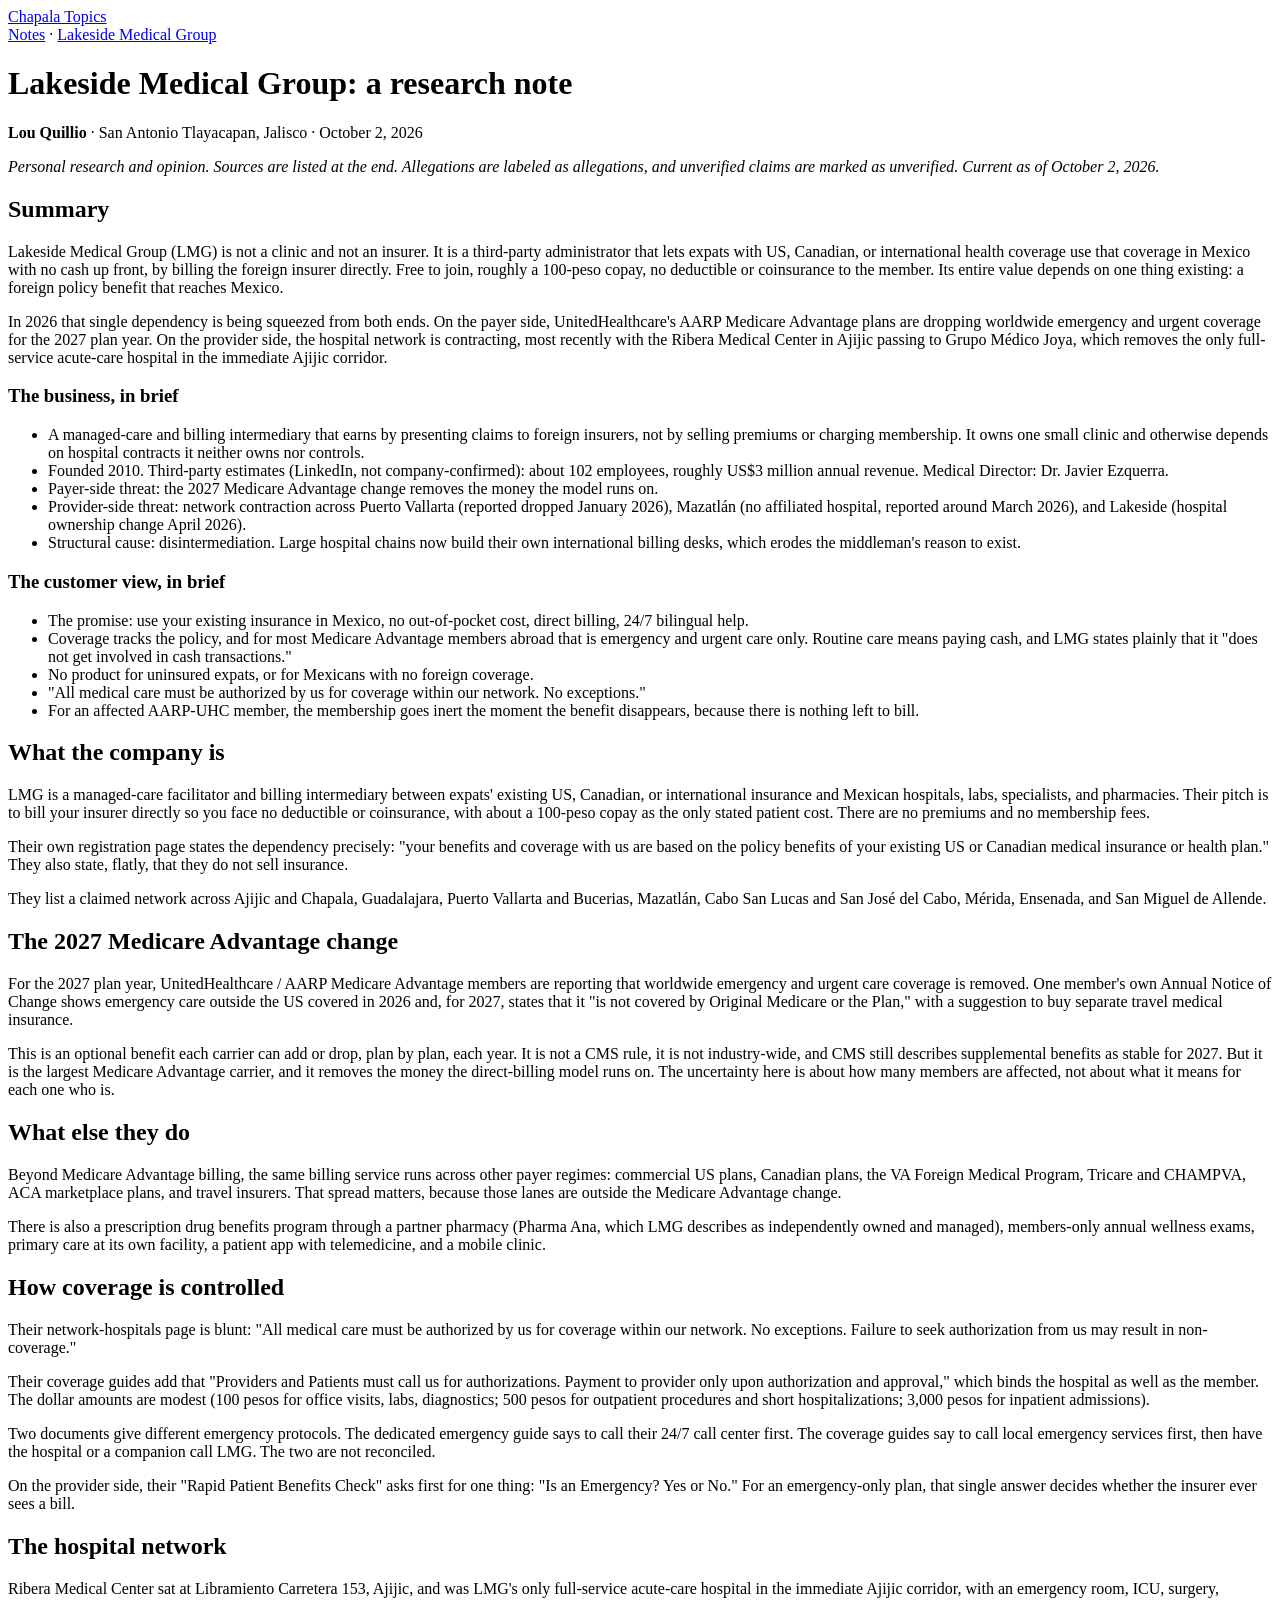
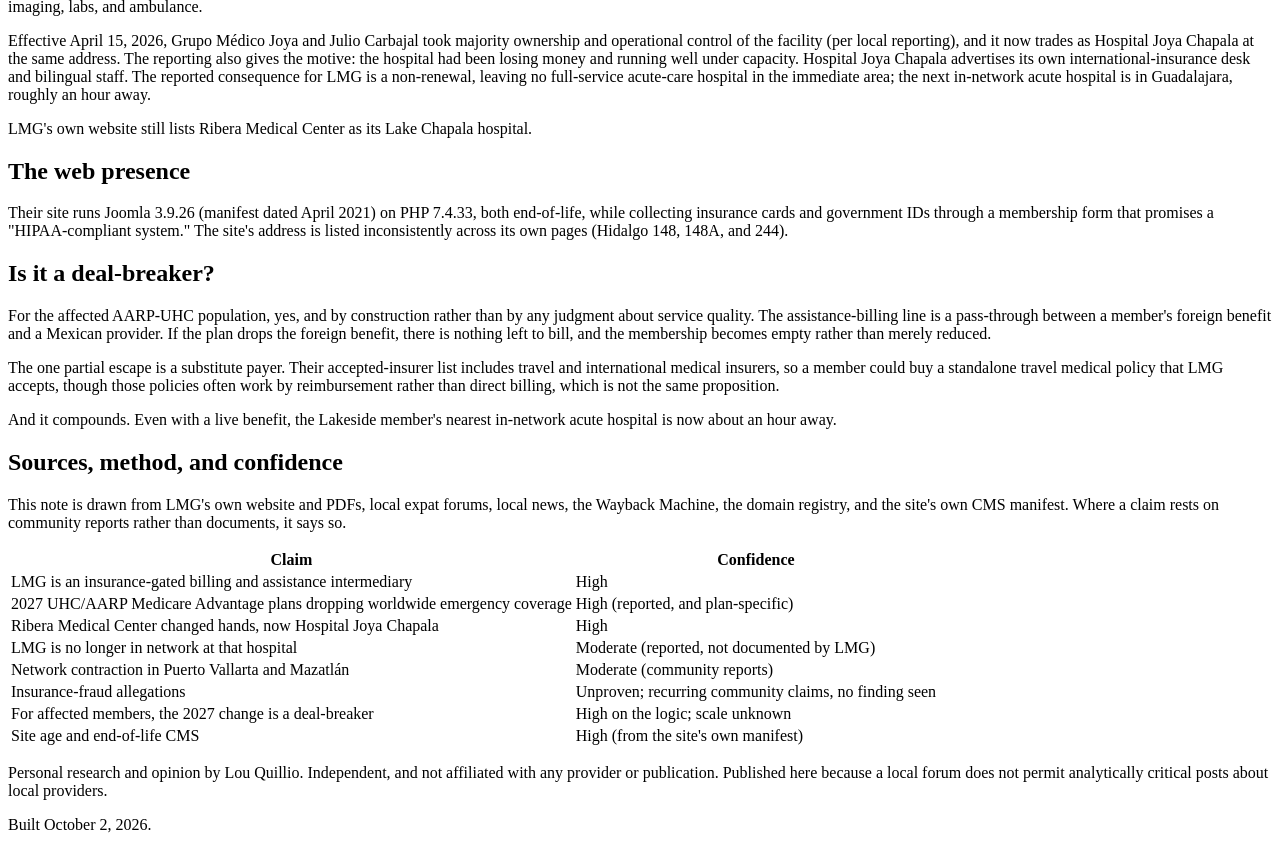
==== lakeside-medical-group/index.html @ beae0cf3 "Add lakeside-medical-group/index.html" ====
<!doctype html>
<html lang="en">
<head>
<meta charset="utf-8">
<meta name="viewport" content="width=device-width, initial-scale=1">
<meta name="robots" content="noindex,nofollow">
<title>Lakeside Medical Group · Chapala Topics</title>
<link rel="stylesheet" href="../assets/style.css">
</head>
<body>
<header class="site"><div class="wrap">
<a class="brand" href="../">Chapala Topics</a>
<nav><a href="../">Notes</a> · <a href="../lakeside-medical-group/" class="here">Lakeside Medical Group</a></nav>
</div></header>
<main class="wrap">
<h1>Lakeside Medical Group: a research note</h1>
<p><strong>Lou Quillio</strong> · San Antonio Tlayacapan, Jalisco · October 2, 2026</p>
<p><em>Personal research and opinion. Sources are listed at the end. Allegations are labeled as allegations, and unverified claims are marked as unverified. Current as of October 2, 2026.</em></p>
<h2>Summary</h2>
<p>Lakeside Medical Group (LMG) is not a clinic and not an insurer. It is a third-party administrator that lets expats with US, Canadian, or international health coverage use that coverage in Mexico with no cash up front, by billing the foreign insurer directly. Free to join, roughly a 100-peso copay, no deductible or coinsurance to the member. Its entire value depends on one thing existing: a foreign policy benefit that reaches Mexico.</p>
<p>In 2026 that single dependency is being squeezed from both ends. On the payer side, UnitedHealthcare's AARP Medicare Advantage plans are dropping worldwide emergency and urgent coverage for the 2027 plan year. On the provider side, the hospital network is contracting, most recently with the Ribera Medical Center in Ajijic passing to Grupo Médico Joya, which removes the only full-service acute-care hospital in the immediate Ajijic corridor.</p>
<h3>The business, in brief</h3>
<ul>
<li>A managed-care and billing intermediary that earns by presenting claims to foreign insurers, not by selling premiums or charging membership. It owns one small clinic and otherwise depends on hospital contracts it neither owns nor controls.</li>
<li>Founded 2010. Third-party estimates (LinkedIn, not company-confirmed): about 102 employees, roughly US$3 million annual revenue. Medical Director: Dr. Javier Ezquerra.</li>
<li>Payer-side threat: the 2027 Medicare Advantage change removes the money the model runs on.</li>
<li>Provider-side threat: network contraction across Puerto Vallarta (reported dropped January 2026), Mazatlán (no affiliated hospital, reported around March 2026), and Lakeside (hospital ownership change April 2026).</li>
<li>Structural cause: disintermediation. Large hospital chains now build their own international billing desks, which erodes the middleman's reason to exist.</li>
</ul>
<h3>The customer view, in brief</h3>
<ul>
<li>The promise: use your existing insurance in Mexico, no out-of-pocket cost, direct billing, 24/7 bilingual help.</li>
<li>Coverage tracks the policy, and for most Medicare Advantage members abroad that is emergency and urgent care only. Routine care means paying cash, and LMG states plainly that it "does not get involved in cash transactions."</li>
<li>No product for uninsured expats, or for Mexicans with no foreign coverage.</li>
<li>"All medical care must be authorized by us for coverage within our network. No exceptions."</li>
<li>For an affected AARP-UHC member, the membership goes inert the moment the benefit disappears, because there is nothing left to bill.</li>
</ul>
<h2>What the company is</h2>
<p>LMG is a managed-care facilitator and billing intermediary between expats' existing US, Canadian, or international insurance and Mexican hospitals, labs, specialists, and pharmacies. Their pitch is to bill your insurer directly so you face no deductible or coinsurance, with about a 100-peso copay as the only stated patient cost. There are no premiums and no membership fees.</p>
<p>Their own registration page states the dependency precisely: "your benefits and coverage with us are based on the policy benefits of your existing US or Canadian medical insurance or health plan." They also state, flatly, that they do not sell insurance.</p>
<p>They list a claimed network across Ajijic and Chapala, Guadalajara, Puerto Vallarta and Bucerias, Mazatlán, Cabo San Lucas and San José del Cabo, Mérida, Ensenada, and San Miguel de Allende.</p>
<h2>The 2027 Medicare Advantage change</h2>
<p>For the 2027 plan year, UnitedHealthcare / AARP Medicare Advantage members are reporting that worldwide emergency and urgent care coverage is removed. One member's own Annual Notice of Change shows emergency care outside the US covered in 2026 and, for 2027, states that it "is not covered by Original Medicare or the Plan," with a suggestion to buy separate travel medical insurance.</p>
<p>This is an optional benefit each carrier can add or drop, plan by plan, each year. It is not a CMS rule, it is not industry-wide, and CMS still describes supplemental benefits as stable for 2027. But it is the largest Medicare Advantage carrier, and it removes the money the direct-billing model runs on. The uncertainty here is about how many members are affected, not about what it means for each one who is.</p>
<h2>What else they do</h2>
<p>Beyond Medicare Advantage billing, the same billing service runs across other payer regimes: commercial US plans, Canadian plans, the VA Foreign Medical Program, Tricare and CHAMPVA, ACA marketplace plans, and travel insurers. That spread matters, because those lanes are outside the Medicare Advantage change.</p>
<p>There is also a prescription drug benefits program through a partner pharmacy (Pharma Ana, which LMG describes as independently owned and managed), members-only annual wellness exams, primary care at its own facility, a patient app with telemedicine, and a mobile clinic.</p>
<h2>How coverage is controlled</h2>
<p>Their network-hospitals page is blunt: "All medical care must be authorized by us for coverage within our network. No exceptions. Failure to seek authorization from us may result in non-coverage."</p>
<p>Their coverage guides add that "Providers and Patients must call us for authorizations. Payment to provider only upon authorization and approval," which binds the hospital as well as the member. The dollar amounts are modest (100 pesos for office visits, labs, diagnostics; 500 pesos for outpatient procedures and short hospitalizations; 3,000 pesos for inpatient admissions).</p>
<p>Two documents give different emergency protocols. The dedicated emergency guide says to call their 24/7 call center first. The coverage guides say to call local emergency services first, then have the hospital or a companion call LMG. The two are not reconciled.</p>
<p>On the provider side, their "Rapid Patient Benefits Check" asks first for one thing: "Is an Emergency? Yes or No." For an emergency-only plan, that single answer decides whether the insurer ever sees a bill.</p>
<h2>The hospital network</h2>
<p>Ribera Medical Center sat at Libramiento Carretera 153, Ajijic, and was LMG's only full-service acute-care hospital in the immediate Ajijic corridor, with an emergency room, ICU, surgery, imaging, labs, and ambulance.</p>
<p>Effective April 15, 2026, Grupo Médico Joya and Julio Carbajal took majority ownership and operational control of the facility (per local reporting), and it now trades as Hospital Joya Chapala at the same address. The reporting also gives the motive: the hospital had been losing money and running well under capacity. Hospital Joya Chapala advertises its own international-insurance desk and bilingual staff. The reported consequence for LMG is a non-renewal, leaving no full-service acute-care hospital in the immediate area; the next in-network acute hospital is in Guadalajara, roughly an hour away.</p>
<p>LMG's own website still lists Ribera Medical Center as its Lake Chapala hospital.</p>
<h2>The web presence</h2>
<p>Their site runs Joomla 3.9.26 (manifest dated April 2021) on PHP 7.4.33, both end-of-life, while collecting insurance cards and government IDs through a membership form that promises a "HIPAA-compliant system." The site's address is listed inconsistently across its own pages (Hidalgo 148, 148A, and 244).</p>
<h2>Is it a deal-breaker?</h2>
<p>For the affected AARP-UHC population, yes, and by construction rather than by any judgment about service quality. The assistance-billing line is a pass-through between a member's foreign benefit and a Mexican provider. If the plan drops the foreign benefit, there is nothing left to bill, and the membership becomes empty rather than merely reduced.</p>
<p>The one partial escape is a substitute payer. Their accepted-insurer list includes travel and international medical insurers, so a member could buy a standalone travel medical policy that LMG accepts, though those policies often work by reimbursement rather than direct billing, which is not the same proposition.</p>
<p>And it compounds. Even with a live benefit, the Lakeside member's nearest in-network acute hospital is now about an hour away.</p>
<h2>Sources, method, and confidence</h2>
<p>This note is drawn from LMG's own website and PDFs, local expat forums, local news, the Wayback Machine, the domain registry, and the site's own CMS manifest. Where a claim rests on community reports rather than documents, it says so.</p>
<table>
<thead>
<tr>
<th>Claim</th>
<th>Confidence</th>
</tr>
</thead>
<tbody>
<tr>
<td>LMG is an insurance-gated billing and assistance intermediary</td>
<td>High</td>
</tr>
<tr>
<td>2027 UHC/AARP Medicare Advantage plans dropping worldwide emergency coverage</td>
<td>High (reported, and plan-specific)</td>
</tr>
<tr>
<td>Ribera Medical Center changed hands, now Hospital Joya Chapala</td>
<td>High</td>
</tr>
<tr>
<td>LMG is no longer in network at that hospital</td>
<td>Moderate (reported, not documented by LMG)</td>
</tr>
<tr>
<td>Network contraction in Puerto Vallarta and Mazatlán</td>
<td>Moderate (community reports)</td>
</tr>
<tr>
<td>Insurance-fraud allegations</td>
<td>Unproven; recurring community claims, no finding seen</td>
</tr>
<tr>
<td>For affected members, the 2027 change is a deal-breaker</td>
<td>High on the logic; scale unknown</td>
</tr>
<tr>
<td>Site age and end-of-life CMS</td>
<td>High (from the site's own manifest)</td>
</tr>
</tbody>
</table>
</main>
<footer class="site"><div class="wrap">
<p>Personal research and opinion by Lou Quillio. Independent, and not affiliated with any provider or publication. Published here because a local forum does not permit analytically critical posts about local providers.</p>
<p class="meta">Built October 2, 2026.</p>
</div></footer>
</body>
</html>
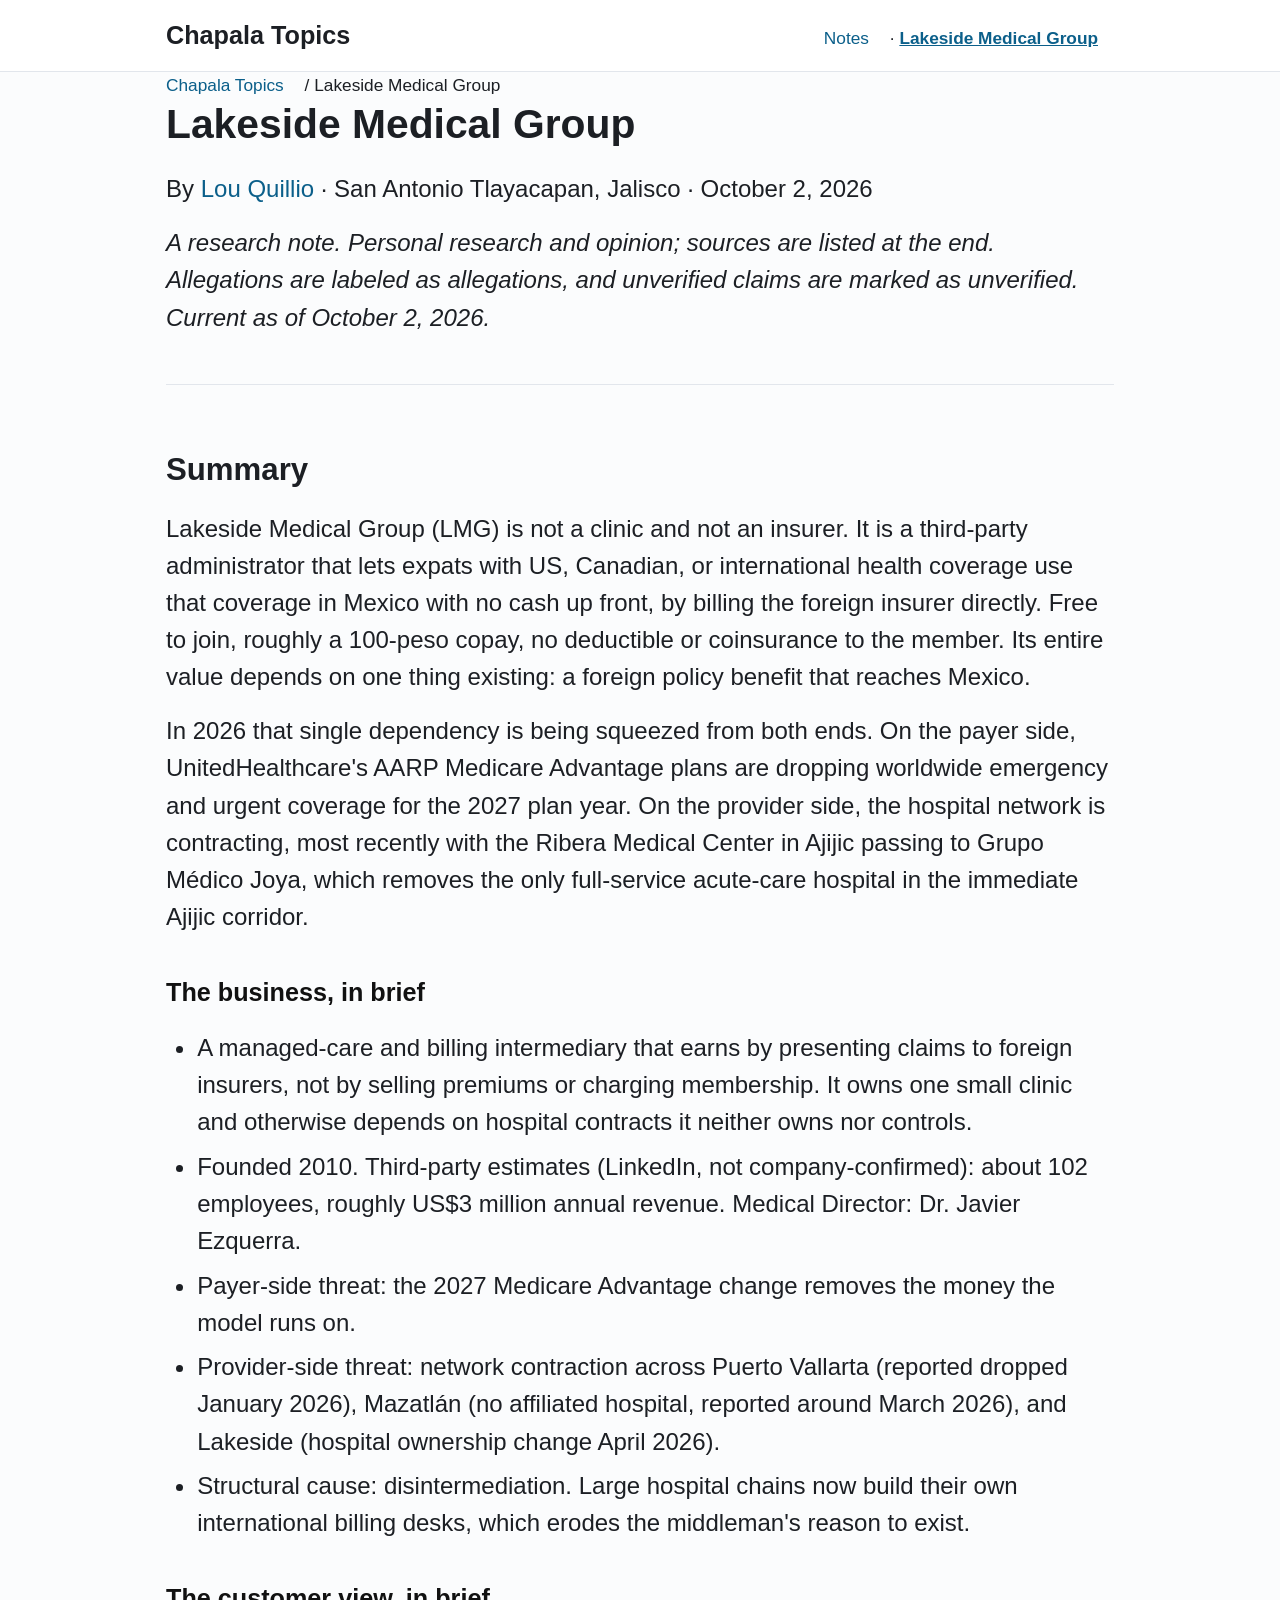
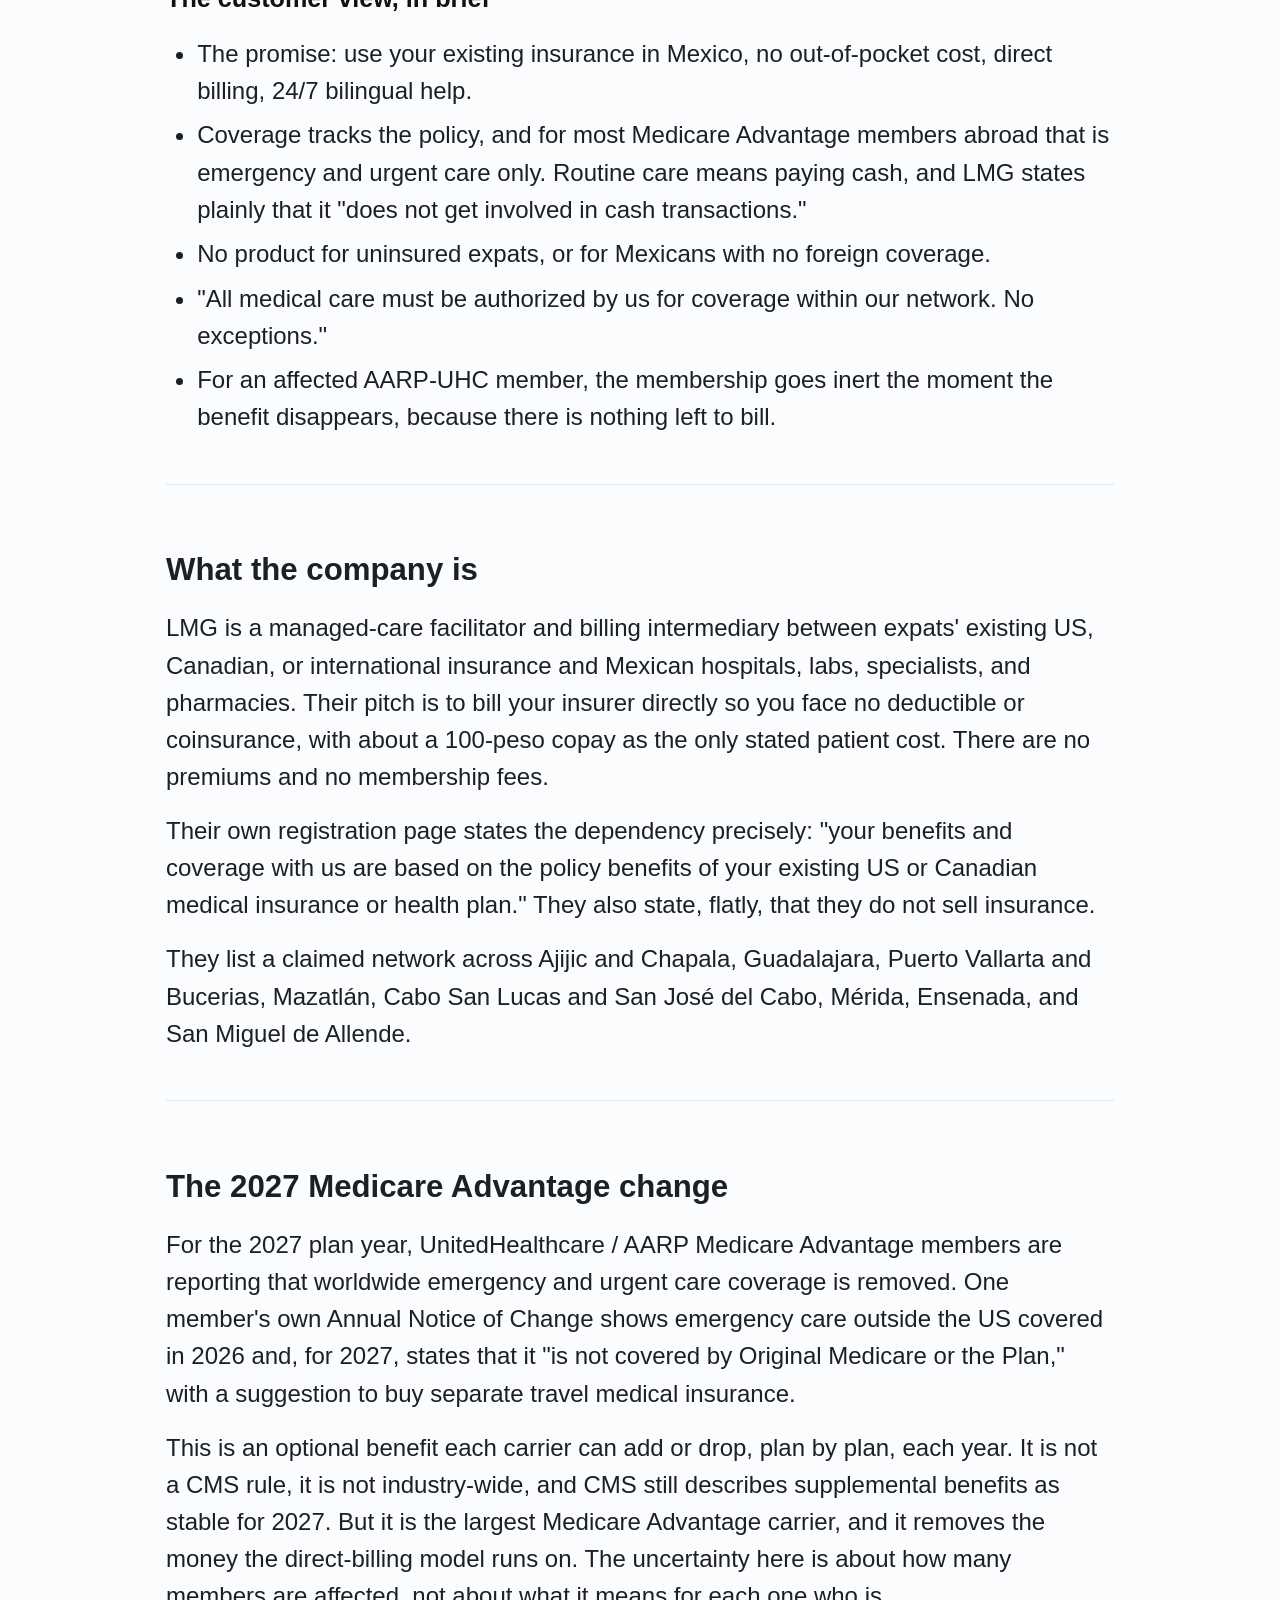
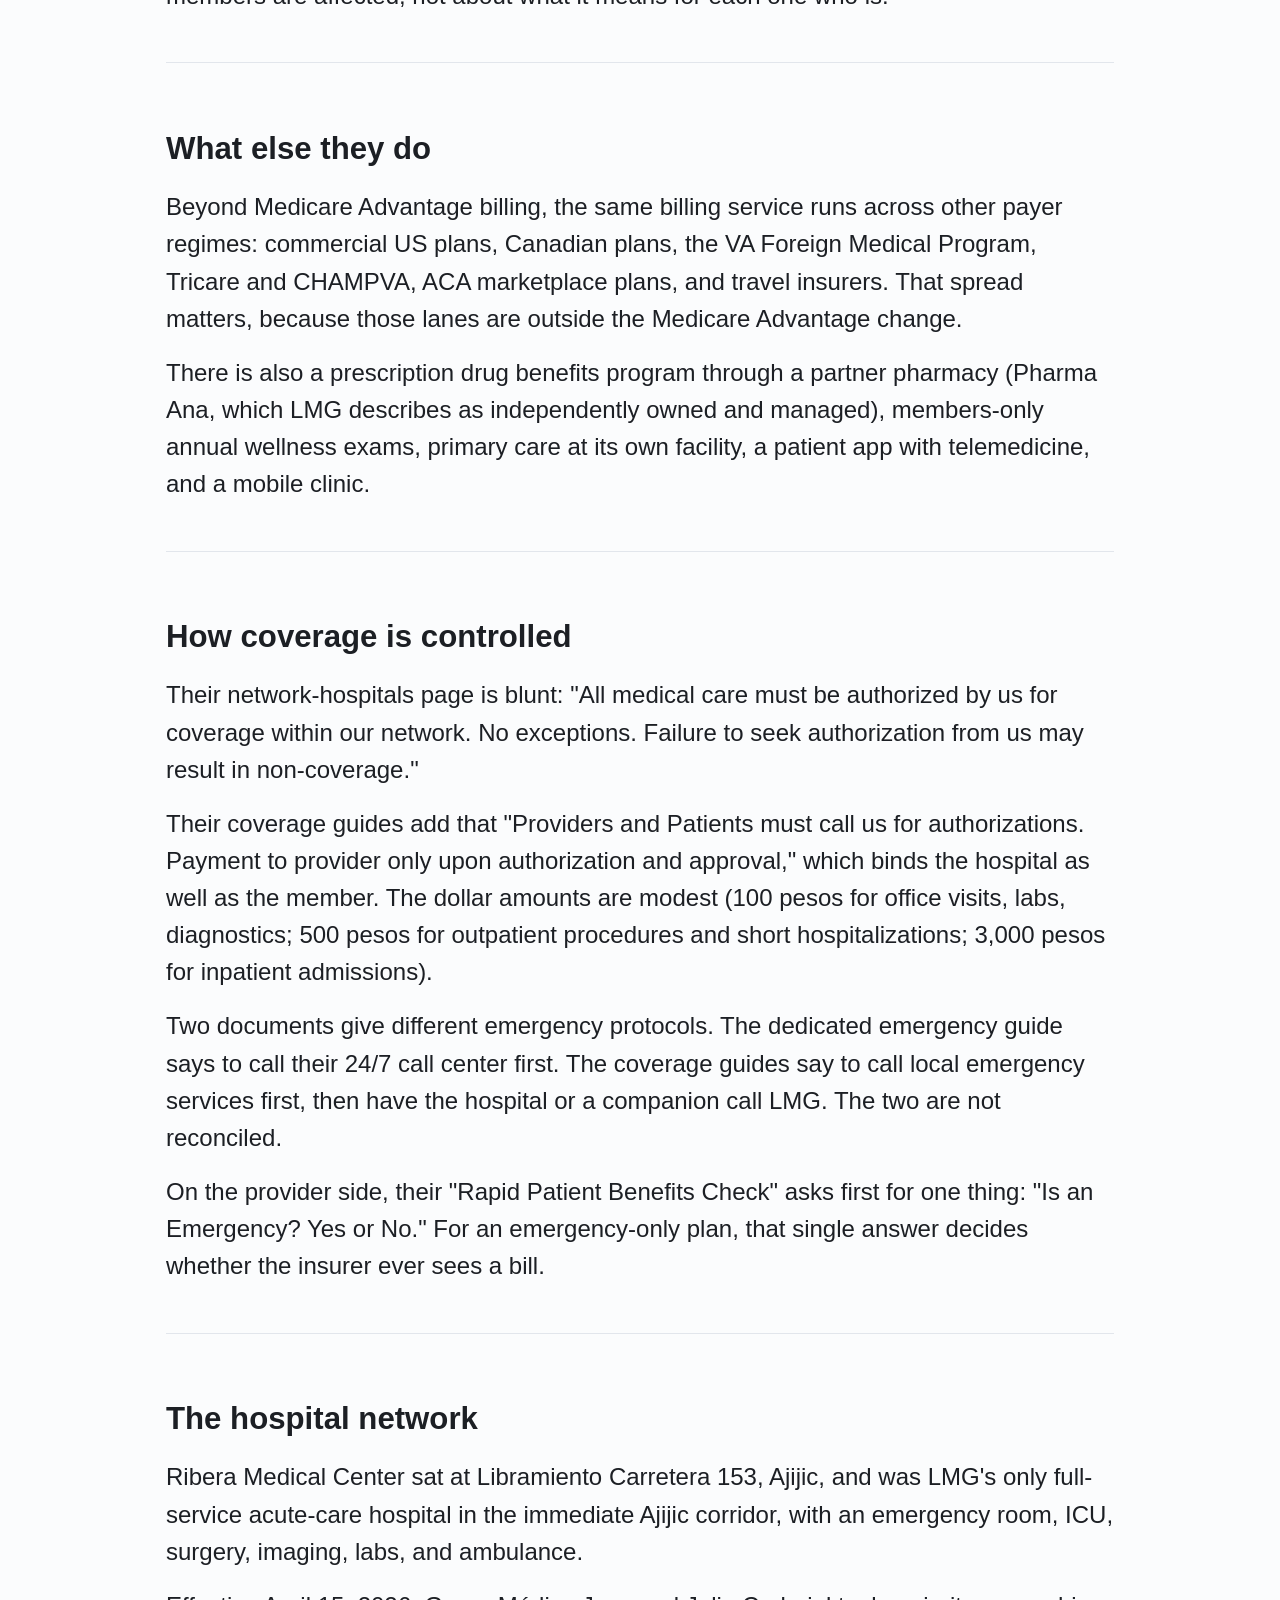
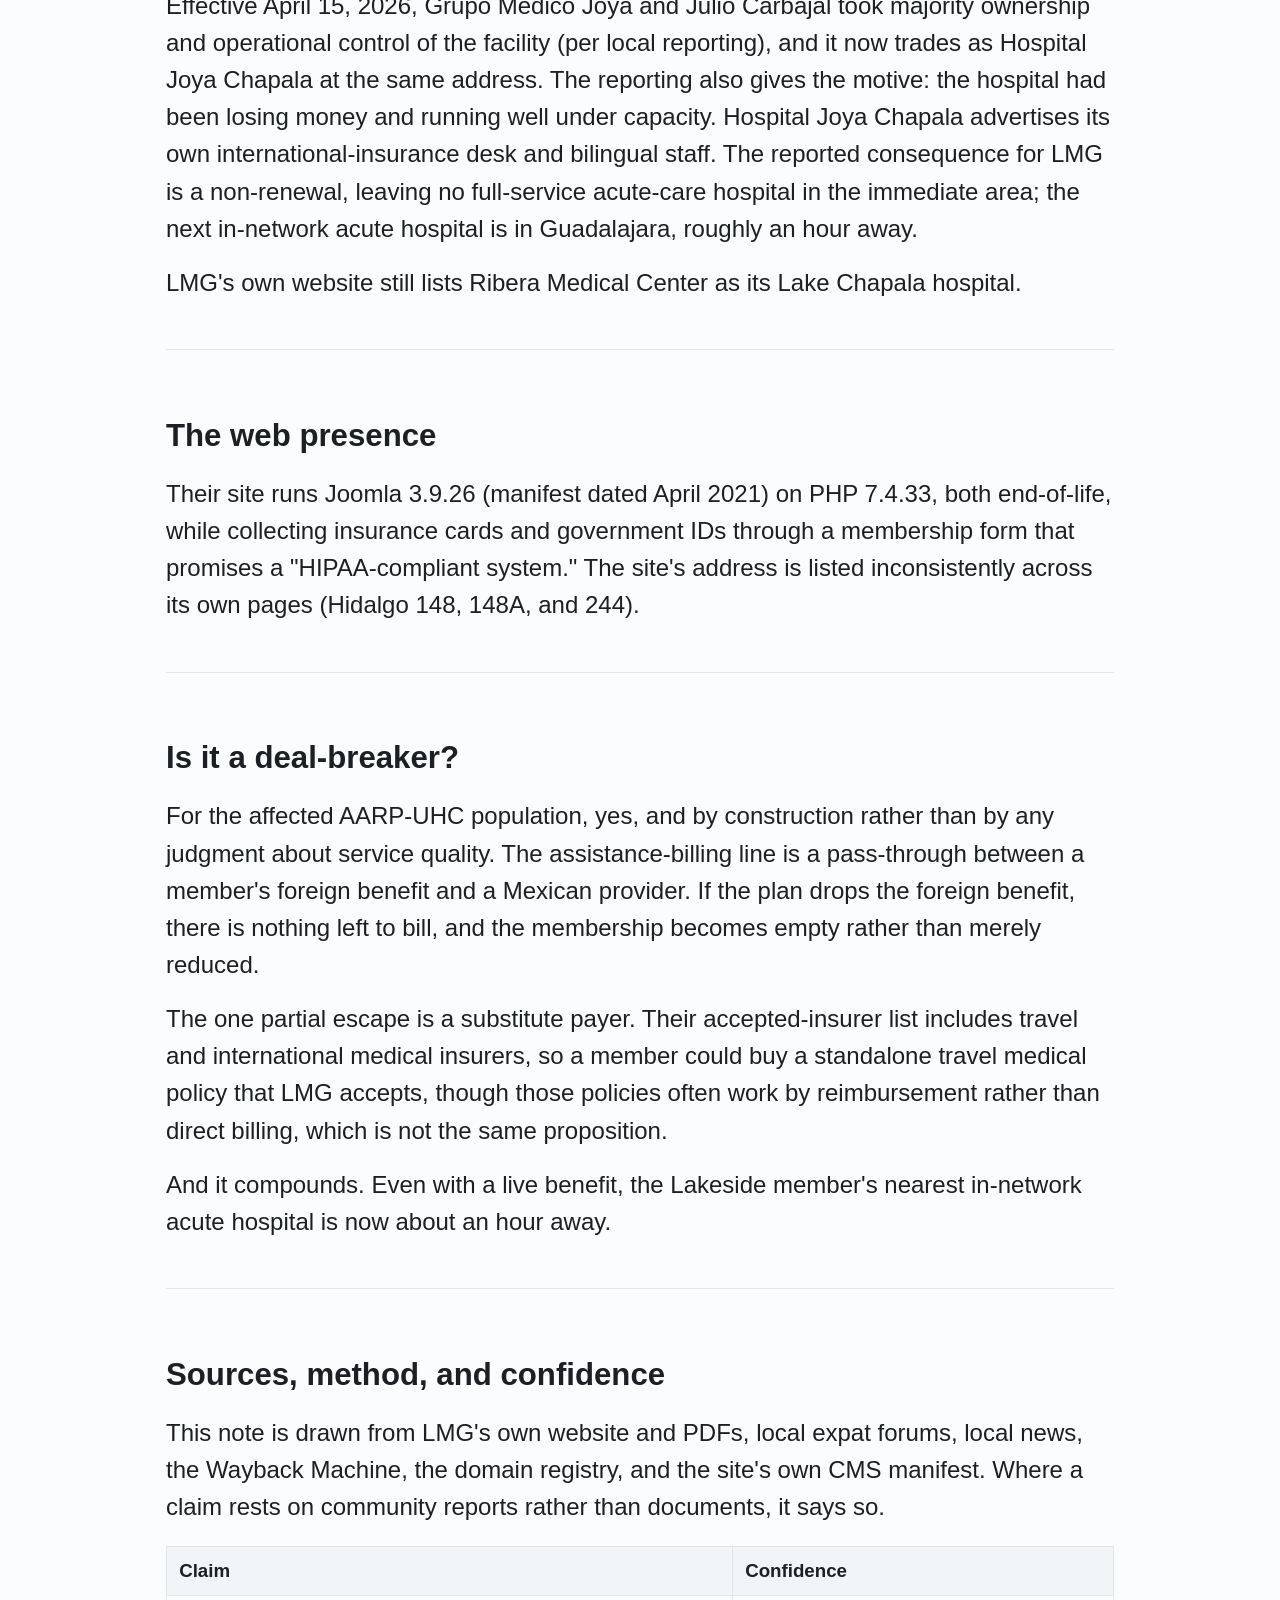
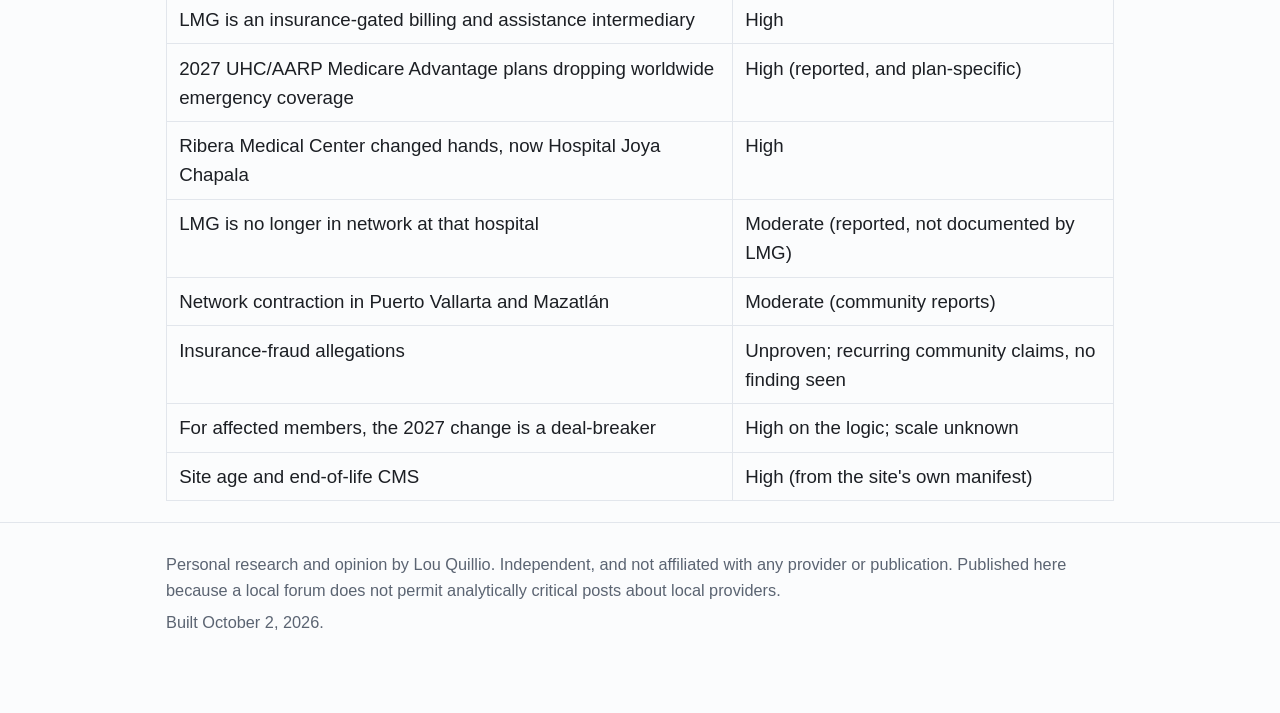
==== commit d31df895: "Update lakeside-medical-group/index.html" ====
--- a/lakeside-medical-group/index.html
+++ b/lakeside-medical-group/index.html
@@ -10,12 +10,14 @@
 <body>
 <header class="site"><div class="wrap">
 <a class="brand" href="../">Chapala Topics</a>
-<nav><a href="../">Notes</a> · <a href="../lakeside-medical-group/" class="here">Lakeside Medical Group</a></nav>
+<nav class="site"><a href="../">Notes</a> · <a href="../lakeside-medical-group/" class="here">Lakeside Medical Group</a></nav>
 </div></header>
 <main class="wrap">
-<h1>Lakeside Medical Group: a research note</h1>
-<p><strong>Lou Quillio</strong> · San Antonio Tlayacapan, Jalisco · October 2, 2026</p>
-<p><em>Personal research and opinion. Sources are listed at the end. Allegations are labeled as allegations, and unverified claims are marked as unverified. Current as of October 2, 2026.</em></p>
+<nav class="crumbs"><a href="../">Chapala Topics</a> <span>/</span> <span class="here">Lakeside Medical Group</span></nav>
+<h1>Lakeside Medical Group</h1>
+<p class="byline">By <a href="https://github.com/louquillio">Lou Quillio</a> · San Antonio Tlayacapan, Jalisco · October 2, 2026</p>
+<p><em>A research note. Personal research and opinion; sources are listed at the end. Allegations are labeled as allegations, and unverified claims are marked as unverified. Current as of October 2, 2026.</em></p>
+<hr>
 <h2>Summary</h2>
 <p>Lakeside Medical Group (LMG) is not a clinic and not an insurer. It is a third-party administrator that lets expats with US, Canadian, or international health coverage use that coverage in Mexico with no cash up front, by billing the foreign insurer directly. Free to join, roughly a 100-peso copay, no deductible or coinsurance to the member. Its entire value depends on one thing existing: a foreign policy benefit that reaches Mexico.</p>
 <p>In 2026 that single dependency is being squeezed from both ends. On the payer side, UnitedHealthcare's AARP Medicare Advantage plans are dropping worldwide emergency and urgent coverage for the 2027 plan year. On the provider side, the hospital network is contracting, most recently with the Ribera Medical Center in Ajijic passing to Grupo Médico Joya, which removes the only full-service acute-care hospital in the immediate Ajijic corridor.</p>
@@ -35,31 +37,39 @@
 <li>"All medical care must be authorized by us for coverage within our network. No exceptions."</li>
 <li>For an affected AARP-UHC member, the membership goes inert the moment the benefit disappears, because there is nothing left to bill.</li>
 </ul>
+<hr>
 <h2>What the company is</h2>
 <p>LMG is a managed-care facilitator and billing intermediary between expats' existing US, Canadian, or international insurance and Mexican hospitals, labs, specialists, and pharmacies. Their pitch is to bill your insurer directly so you face no deductible or coinsurance, with about a 100-peso copay as the only stated patient cost. There are no premiums and no membership fees.</p>
 <p>Their own registration page states the dependency precisely: "your benefits and coverage with us are based on the policy benefits of your existing US or Canadian medical insurance or health plan." They also state, flatly, that they do not sell insurance.</p>
 <p>They list a claimed network across Ajijic and Chapala, Guadalajara, Puerto Vallarta and Bucerias, Mazatlán, Cabo San Lucas and San José del Cabo, Mérida, Ensenada, and San Miguel de Allende.</p>
+<hr>
 <h2>The 2027 Medicare Advantage change</h2>
 <p>For the 2027 plan year, UnitedHealthcare / AARP Medicare Advantage members are reporting that worldwide emergency and urgent care coverage is removed. One member's own Annual Notice of Change shows emergency care outside the US covered in 2026 and, for 2027, states that it "is not covered by Original Medicare or the Plan," with a suggestion to buy separate travel medical insurance.</p>
 <p>This is an optional benefit each carrier can add or drop, plan by plan, each year. It is not a CMS rule, it is not industry-wide, and CMS still describes supplemental benefits as stable for 2027. But it is the largest Medicare Advantage carrier, and it removes the money the direct-billing model runs on. The uncertainty here is about how many members are affected, not about what it means for each one who is.</p>
+<hr>
 <h2>What else they do</h2>
 <p>Beyond Medicare Advantage billing, the same billing service runs across other payer regimes: commercial US plans, Canadian plans, the VA Foreign Medical Program, Tricare and CHAMPVA, ACA marketplace plans, and travel insurers. That spread matters, because those lanes are outside the Medicare Advantage change.</p>
 <p>There is also a prescription drug benefits program through a partner pharmacy (Pharma Ana, which LMG describes as independently owned and managed), members-only annual wellness exams, primary care at its own facility, a patient app with telemedicine, and a mobile clinic.</p>
+<hr>
 <h2>How coverage is controlled</h2>
 <p>Their network-hospitals page is blunt: "All medical care must be authorized by us for coverage within our network. No exceptions. Failure to seek authorization from us may result in non-coverage."</p>
 <p>Their coverage guides add that "Providers and Patients must call us for authorizations. Payment to provider only upon authorization and approval," which binds the hospital as well as the member. The dollar amounts are modest (100 pesos for office visits, labs, diagnostics; 500 pesos for outpatient procedures and short hospitalizations; 3,000 pesos for inpatient admissions).</p>
 <p>Two documents give different emergency protocols. The dedicated emergency guide says to call their 24/7 call center first. The coverage guides say to call local emergency services first, then have the hospital or a companion call LMG. The two are not reconciled.</p>
 <p>On the provider side, their "Rapid Patient Benefits Check" asks first for one thing: "Is an Emergency? Yes or No." For an emergency-only plan, that single answer decides whether the insurer ever sees a bill.</p>
+<hr>
 <h2>The hospital network</h2>
 <p>Ribera Medical Center sat at Libramiento Carretera 153, Ajijic, and was LMG's only full-service acute-care hospital in the immediate Ajijic corridor, with an emergency room, ICU, surgery, imaging, labs, and ambulance.</p>
 <p>Effective April 15, 2026, Grupo Médico Joya and Julio Carbajal took majority ownership and operational control of the facility (per local reporting), and it now trades as Hospital Joya Chapala at the same address. The reporting also gives the motive: the hospital had been losing money and running well under capacity. Hospital Joya Chapala advertises its own international-insurance desk and bilingual staff. The reported consequence for LMG is a non-renewal, leaving no full-service acute-care hospital in the immediate area; the next in-network acute hospital is in Guadalajara, roughly an hour away.</p>
 <p>LMG's own website still lists Ribera Medical Center as its Lake Chapala hospital.</p>
+<hr>
 <h2>The web presence</h2>
 <p>Their site runs Joomla 3.9.26 (manifest dated April 2021) on PHP 7.4.33, both end-of-life, while collecting insurance cards and government IDs through a membership form that promises a "HIPAA-compliant system." The site's address is listed inconsistently across its own pages (Hidalgo 148, 148A, and 244).</p>
+<hr>
 <h2>Is it a deal-breaker?</h2>
 <p>For the affected AARP-UHC population, yes, and by construction rather than by any judgment about service quality. The assistance-billing line is a pass-through between a member's foreign benefit and a Mexican provider. If the plan drops the foreign benefit, there is nothing left to bill, and the membership becomes empty rather than merely reduced.</p>
 <p>The one partial escape is a substitute payer. Their accepted-insurer list includes travel and international medical insurers, so a member could buy a standalone travel medical policy that LMG accepts, though those policies often work by reimbursement rather than direct billing, which is not the same proposition.</p>
 <p>And it compounds. Even with a live benefit, the Lakeside member's nearest in-network acute hospital is now about an hour away.</p>
+<hr>
 <h2>Sources, method, and confidence</h2>
 <p>This note is drawn from LMG's own website and PDFs, local expat forums, local news, the Wayback Machine, the domain registry, and the site's own CMS manifest. Where a claim rests on community reports rather than documents, it says so.</p>
 <table>
--- a/assets/style.css
+++ b/assets/style.css
@@ -0,0 +1,42 @@
+:root{--fg:#1c1f24;--muted:#5b6472;--line:#e2e6ec;--accent:#0b5f8a;--bg:#fbfcfd;--card:#ffffff;}
+*{box-sizing:border-box}
+html{font-size:24px}
+body{margin:0;background:var(--bg);color:var(--fg);
+ font-family:-apple-system,BlinkMacSystemFont,"Segoe UI",Roboto,Helvetica,Arial,sans-serif;
+ font-size:24px;line-height:1.55;}
+
+.wrap{max-width:1000px;margin:0 auto;padding:0 26px}
+
+header.site{background:var(--card);border-bottom:1px solid var(--line);padding:16px 0}
+header.site .wrap{display:flex;flex-wrap:wrap;gap:10px 20px;align-items:baseline;justify-content:space-between}
+.brand{font-weight:700;color:var(--fg);text-decoration:none;font-size:1.05rem}
+nav{font-size:.72rem}
+nav a{margin-right:16px;white-space:nowrap}
+nav a.here{font-weight:700;text-decoration:underline}
+
+main{padding:44px 26px 84px}
+h1{font-size:1.7rem;line-height:1.25;margin:0 0 .5em}
+h2{font-size:1.3rem;line-height:1.3;margin:2.1em 0 .6em}
+h3{font-size:1.05rem;margin:1.5em 0 .4em;color:#111}
+p{margin:.7em 0}
+a{color:var(--accent);text-decoration:none}
+a:hover{text-decoration:underline}
+ul,ol{padding-left:1.3em;margin:.7em 0}
+li{margin:.3em 0}
+blockquote{margin:1em 0;padding:.55em 1em;border-left:3px solid var(--accent);
+ background:#eef5f9;color:#213;border-radius:0 6px 6px 0}
+code{background:#eef1f4;padding:.1em .35em;border-radius:4px;font-size:.85em}
+hr{border:0;border-top:1px solid var(--line);margin:2em 0}
+table{border-collapse:collapse;width:100%;margin:1.1em 0;font-size:.78rem}
+th,td{border:1px solid var(--line);padding:.5em .65em;text-align:left;vertical-align:top}
+th{background:#f2f5f8}
+
+footer.site{border-top:1px solid var(--line);color:var(--muted);font-size:.68rem;padding:22px 0 70px}
+footer.site p{margin:.45em 0}
+footer.site .meta{color:var(--muted)}
+
+@media print{
+ header.site nav{display:none}
+ body{font-size:12pt}
+ a{color:#000}
+}
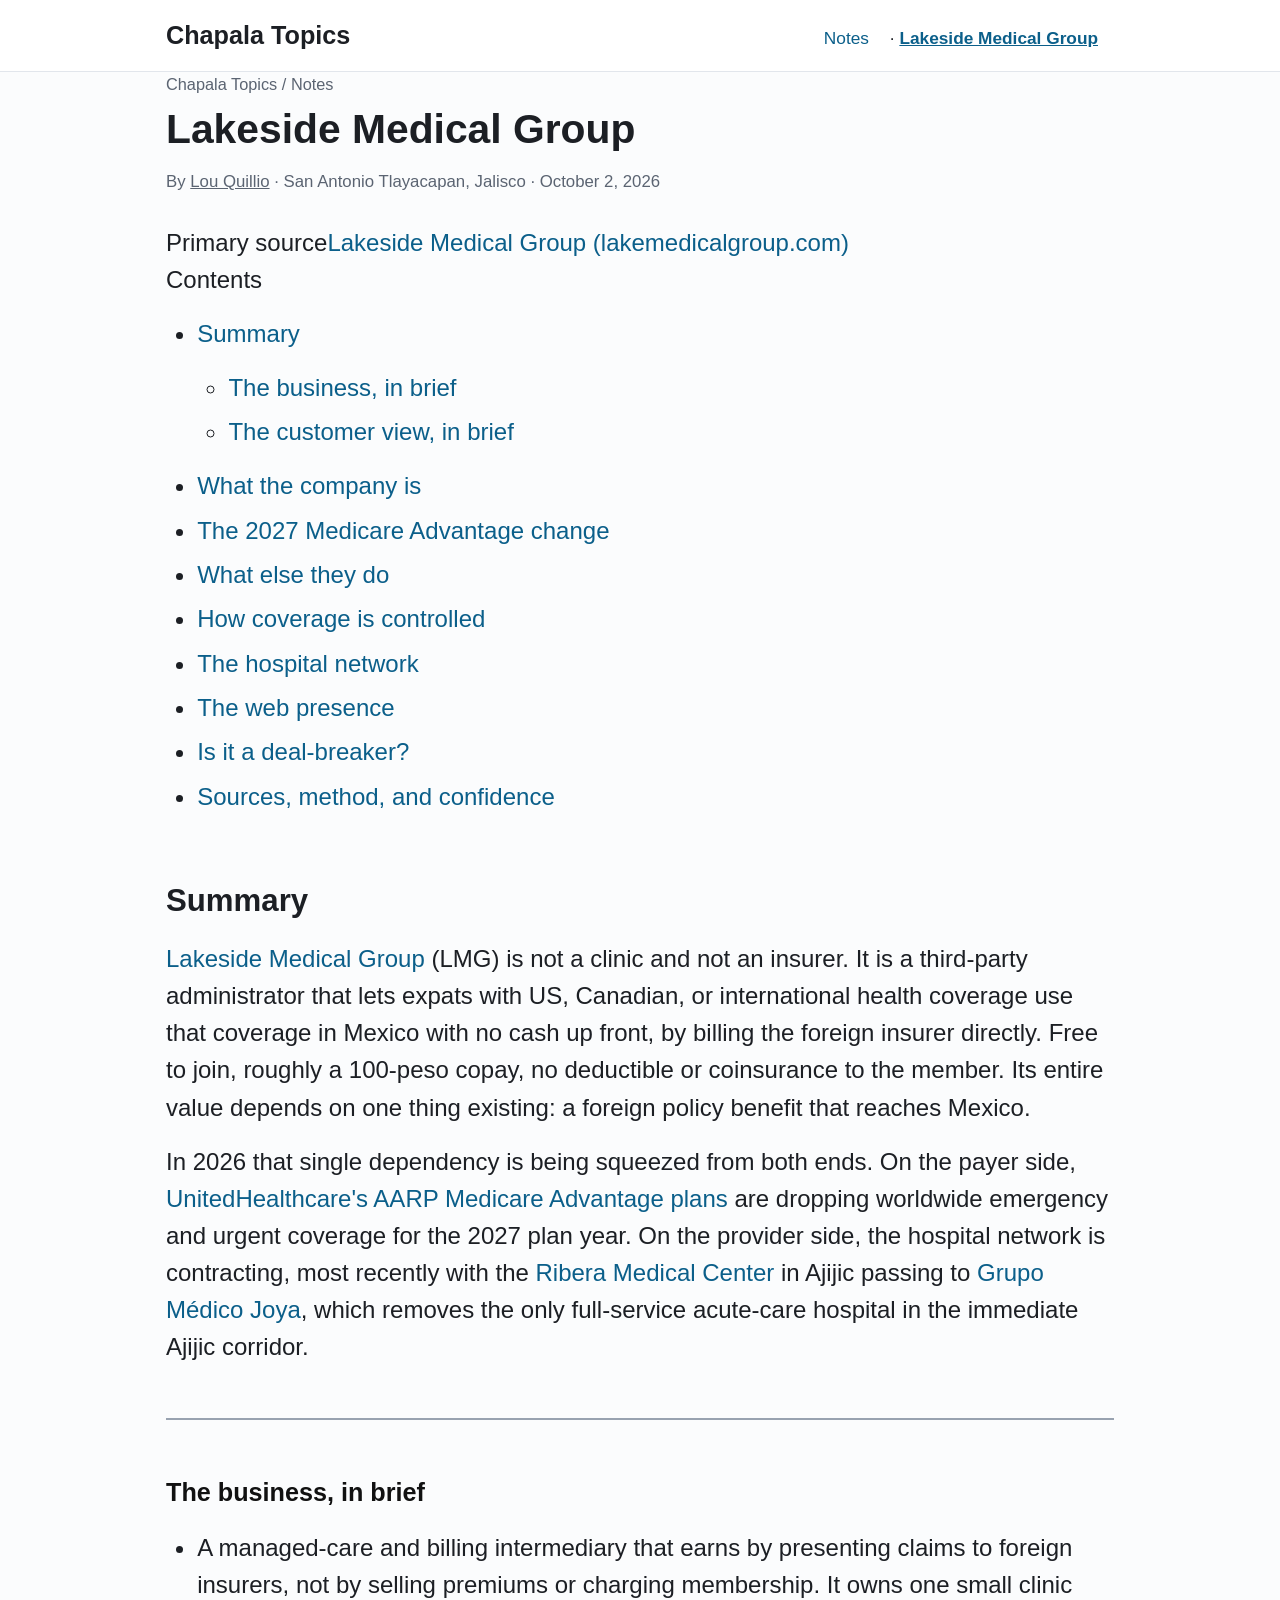
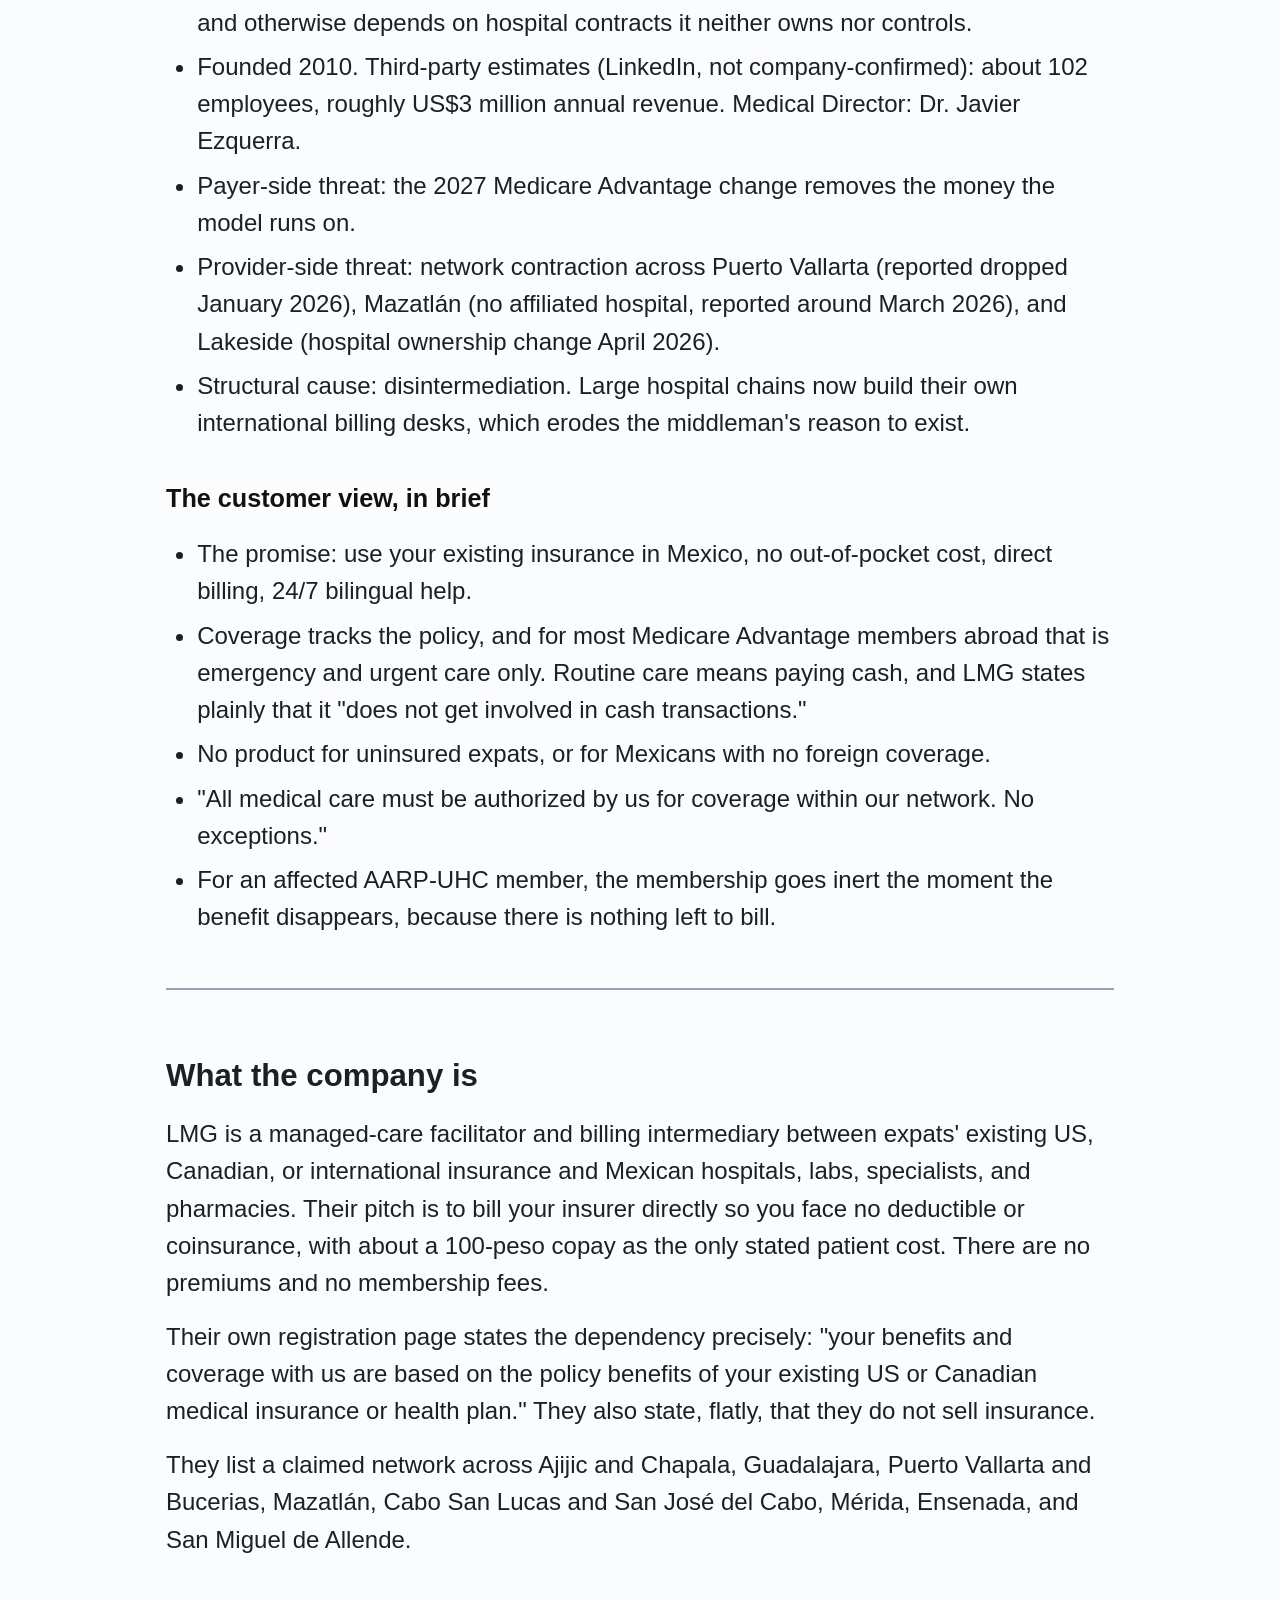
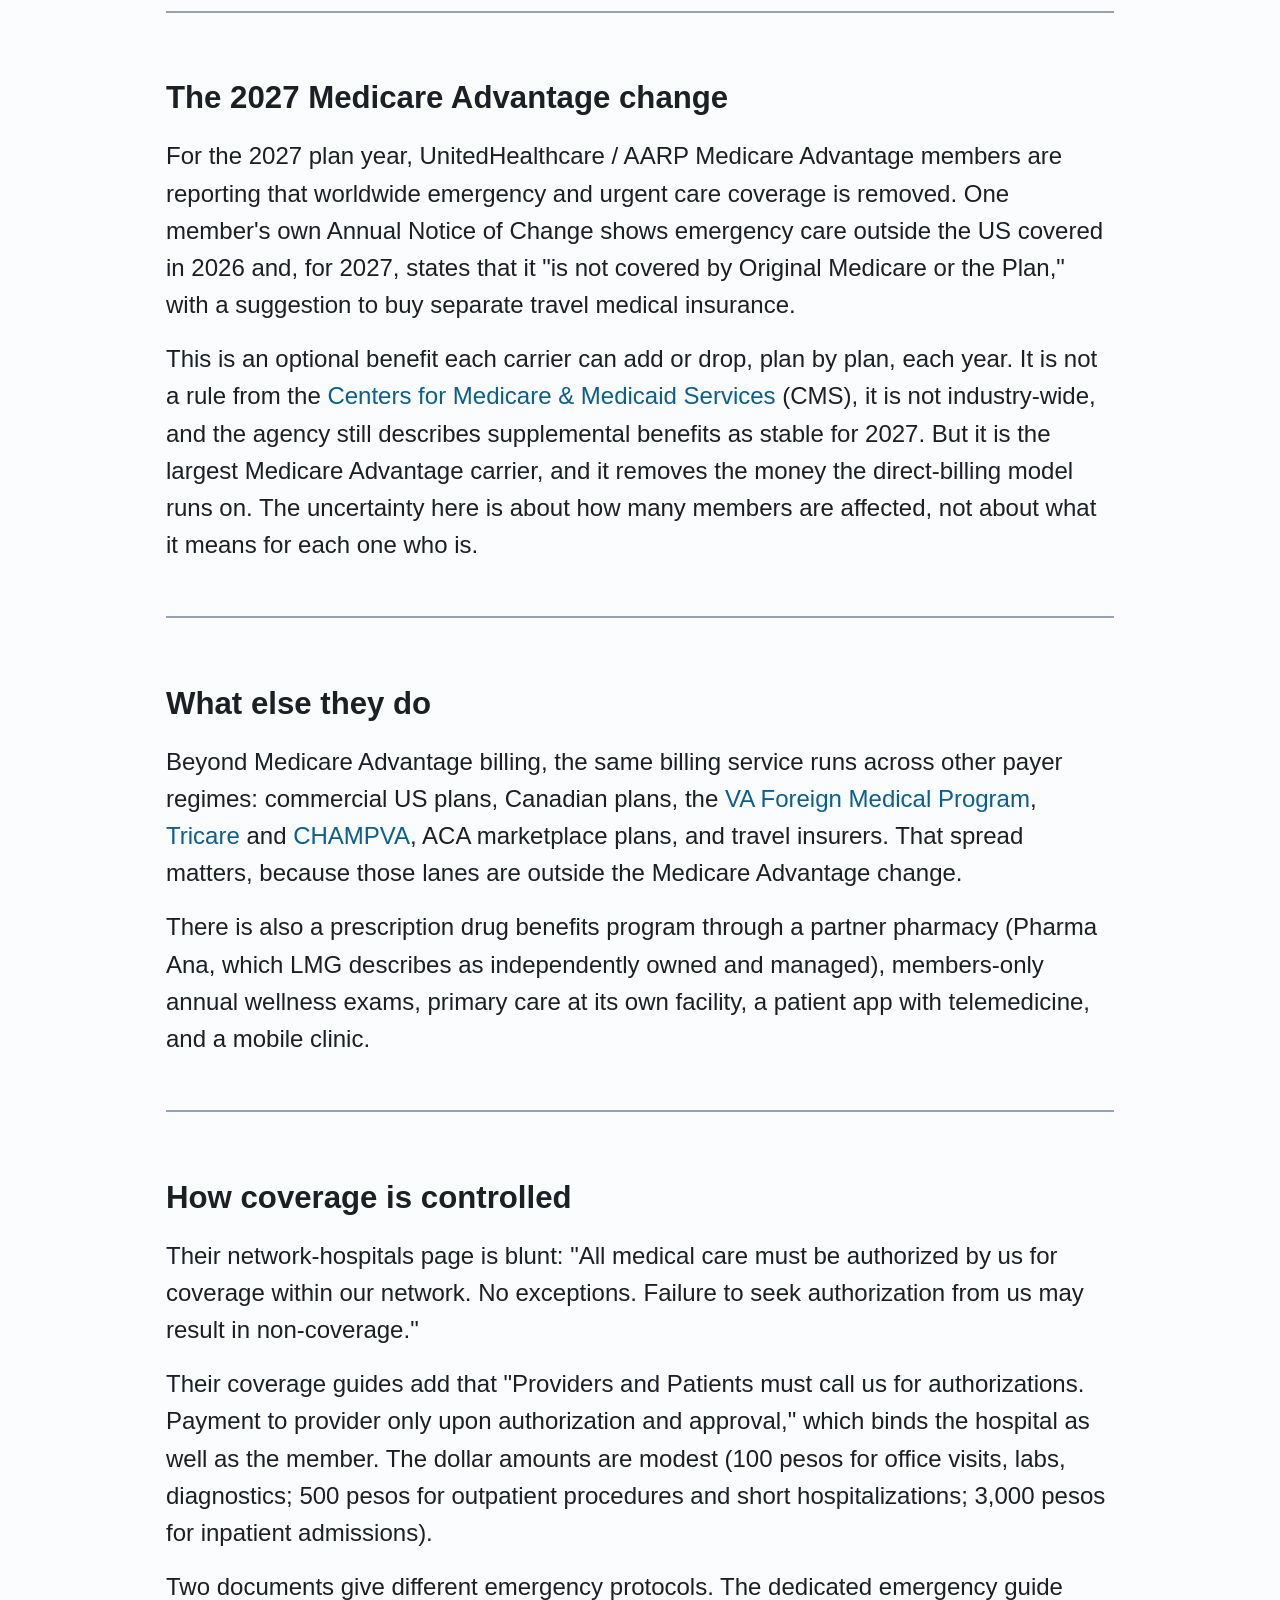
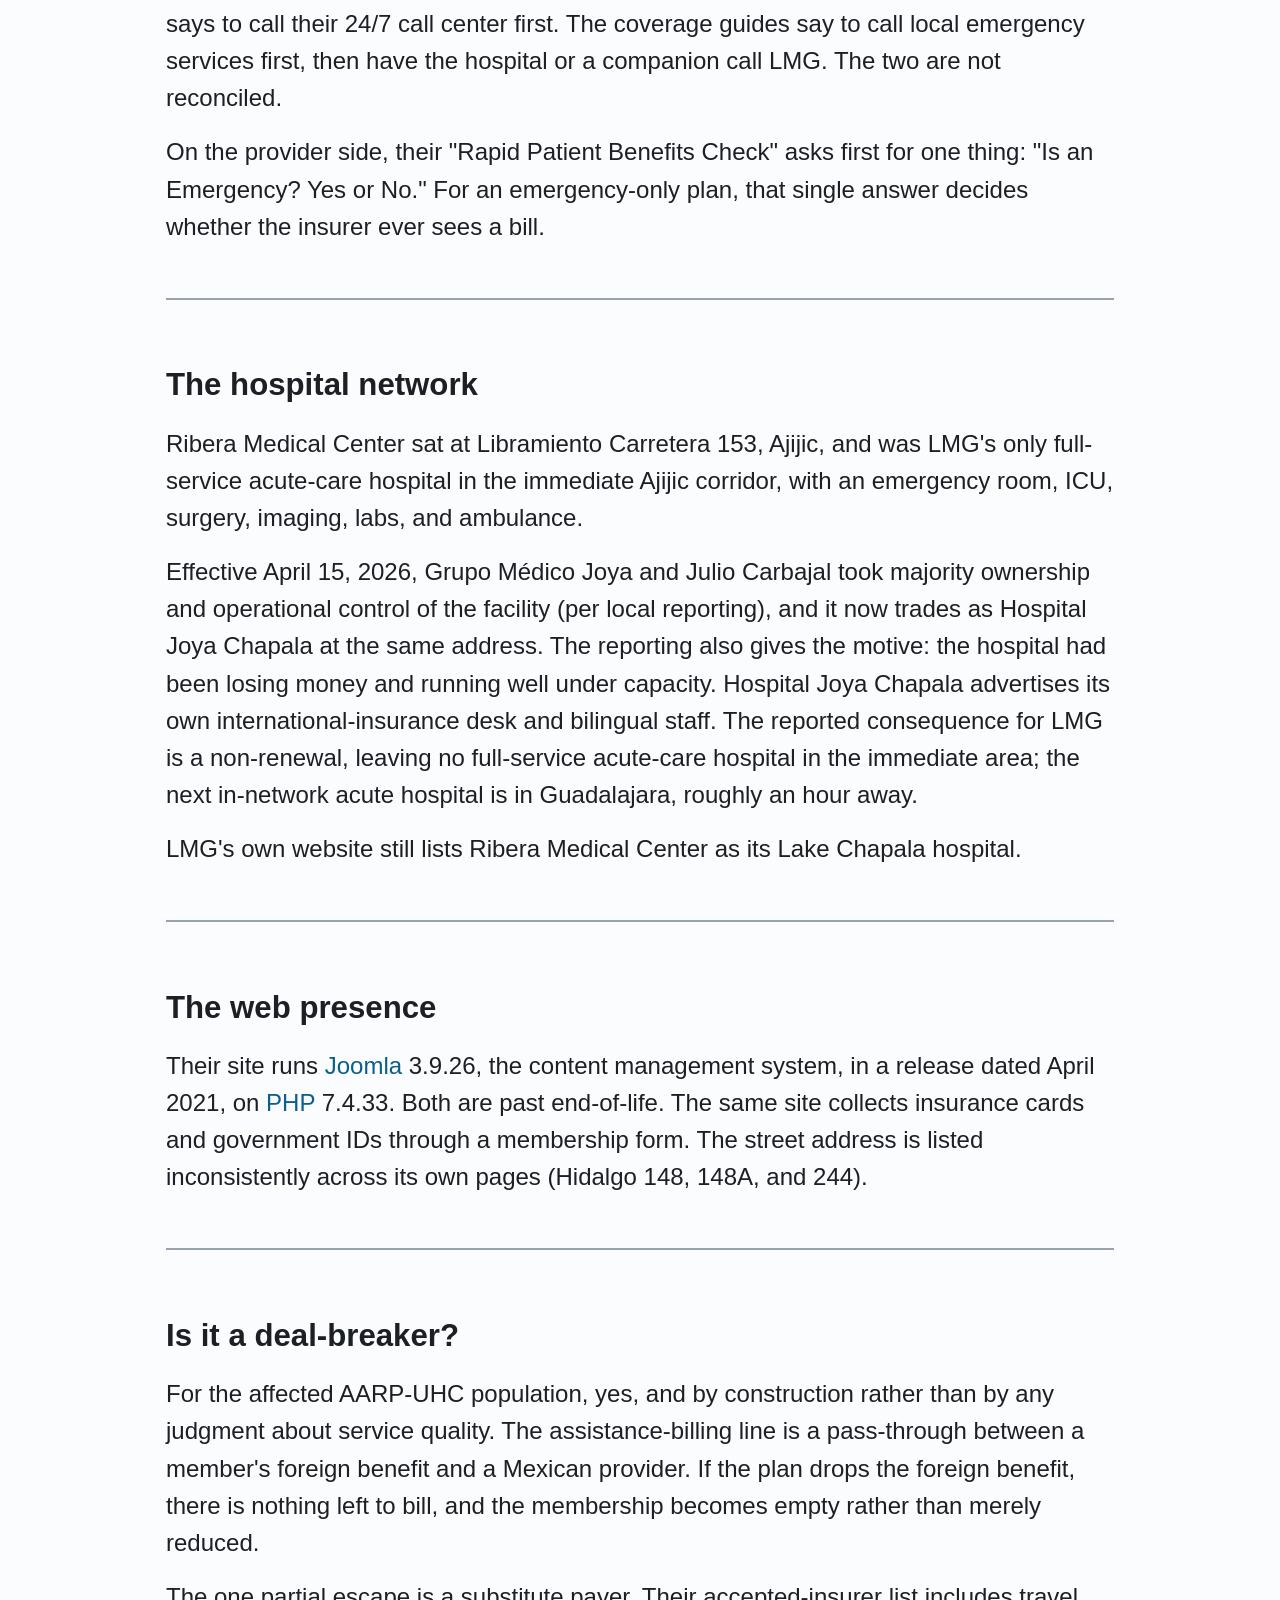
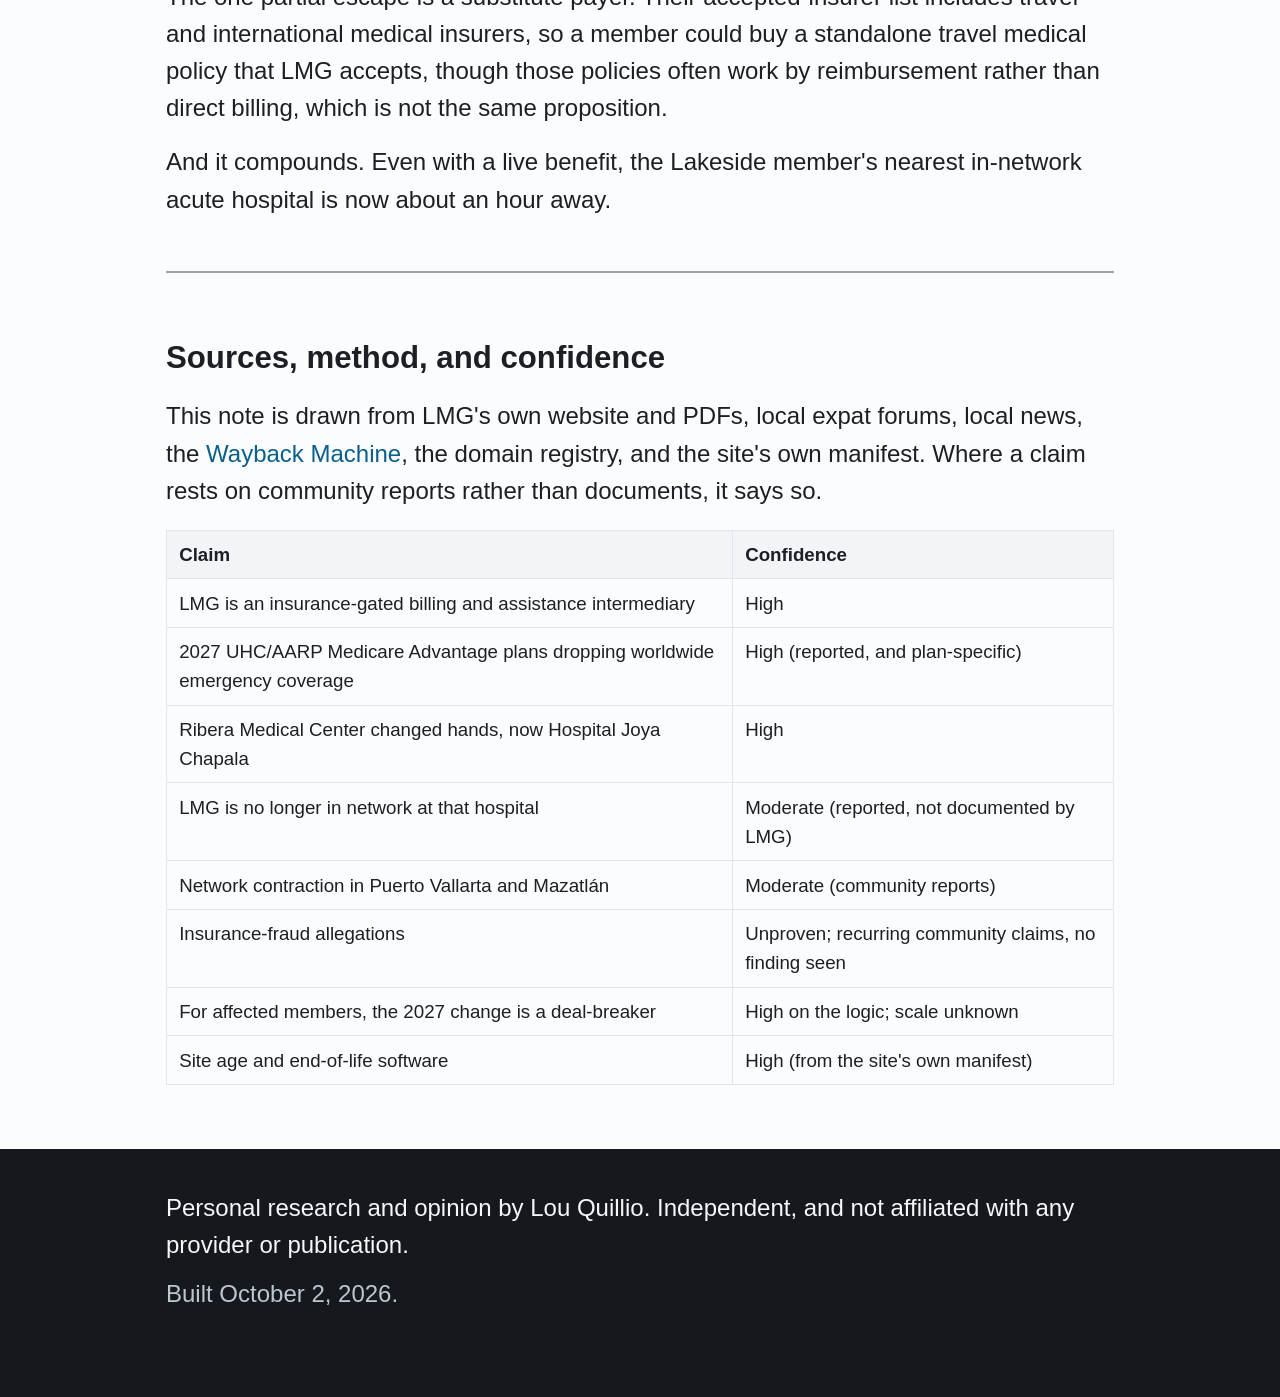
==== commit 7e5d98bd: "Update lakeside-medical-group/index.html" ====
--- a/lakeside-medical-group/index.html
+++ b/lakeside-medical-group/index.html
@@ -13,15 +13,33 @@
 <nav class="site"><a href="../">Notes</a> · <a href="../lakeside-medical-group/" class="here">Lakeside Medical Group</a></nav>
 </div></header>
 <main class="wrap">
-<nav class="crumbs"><a href="../">Chapala Topics</a> <span>/</span> <span class="here">Lakeside Medical Group</span></nav>
+<nav class="crumbs"><a href="../">Chapala Topics</a> <span>/</span> <a href="../#notes">Notes</a></nav>
 <h1>Lakeside Medical Group</h1>
 <p class="byline">By <a href="https://github.com/louquillio">Lou Quillio</a> · San Antonio Tlayacapan, Jalisco · October 2, 2026</p>
-<p><em>A research note. Personal research and opinion; sources are listed at the end. Allegations are labeled as allegations, and unverified claims are marked as unverified. Current as of October 2, 2026.</em></p>
+<aside class="primary"><span class="label">Primary source</span><a href="https://www.lakemedicalgroup.com/">Lakeside Medical Group (lakemedicalgroup.com)</a></aside>
+<nav class="toc"><span class="label">Contents</span><div class="toc">
+<ul>
+<li><a href="#summary">Summary</a><ul>
+<li><a href="#the-business-in-brief">The business, in brief</a></li>
+<li><a href="#the-customer-view-in-brief">The customer view, in brief</a></li>
+</ul>
+</li>
+<li><a href="#what-the-company-is">What the company is</a></li>
+<li><a href="#the-2027-medicare-advantage-change">The 2027 Medicare Advantage change</a></li>
+<li><a href="#what-else-they-do">What else they do</a></li>
+<li><a href="#how-coverage-is-controlled">How coverage is controlled</a></li>
+<li><a href="#the-hospital-network">The hospital network</a></li>
+<li><a href="#the-web-presence">The web presence</a></li>
+<li><a href="#is-it-a-deal-breaker">Is it a deal-breaker?</a></li>
+<li><a href="#sources-method-and-confidence">Sources, method, and confidence</a></li>
+</ul>
+</div>
+</nav>
+<h2 id="summary">Summary</h2>
+<p><a href="https://www.lakemedicalgroup.com/">Lakeside Medical Group</a> (LMG) is not a clinic and not an insurer. It is a third-party administrator that lets expats with US, Canadian, or international health coverage use that coverage in Mexico with no cash up front, by billing the foreign insurer directly. Free to join, roughly a 100-peso copay, no deductible or coinsurance to the member. Its entire value depends on one thing existing: a foreign policy benefit that reaches Mexico.</p>
+<p>In 2026 that single dependency is being squeezed from both ends. On the payer side, <a href="https://www.aarpmedicareplans.com/">UnitedHealthcare's AARP Medicare Advantage plans</a> are dropping worldwide emergency and urgent coverage for the 2027 plan year. On the provider side, the hospital network is contracting, most recently with the <a href="https://hospitaljoya.com/cuidate/hospitales/hospital-joya-chapala/">Ribera Medical Center</a> in Ajijic passing to <a href="https://hospitaljoya.com/">Grupo Médico Joya</a>, which removes the only full-service acute-care hospital in the immediate Ajijic corridor.</p>
 <hr>
-<h2>Summary</h2>
-<p>Lakeside Medical Group (LMG) is not a clinic and not an insurer. It is a third-party administrator that lets expats with US, Canadian, or international health coverage use that coverage in Mexico with no cash up front, by billing the foreign insurer directly. Free to join, roughly a 100-peso copay, no deductible or coinsurance to the member. Its entire value depends on one thing existing: a foreign policy benefit that reaches Mexico.</p>
-<p>In 2026 that single dependency is being squeezed from both ends. On the payer side, UnitedHealthcare's AARP Medicare Advantage plans are dropping worldwide emergency and urgent coverage for the 2027 plan year. On the provider side, the hospital network is contracting, most recently with the Ribera Medical Center in Ajijic passing to Grupo Médico Joya, which removes the only full-service acute-care hospital in the immediate Ajijic corridor.</p>
-<h3>The business, in brief</h3>
+<h3 id="the-business-in-brief">The business, in brief</h3>
 <ul>
 <li>A managed-care and billing intermediary that earns by presenting claims to foreign insurers, not by selling premiums or charging membership. It owns one small clinic and otherwise depends on hospital contracts it neither owns nor controls.</li>
 <li>Founded 2010. Third-party estimates (LinkedIn, not company-confirmed): about 102 employees, roughly US$3 million annual revenue. Medical Director: Dr. Javier Ezquerra.</li>
@@ -29,7 +47,7 @@
 <li>Provider-side threat: network contraction across Puerto Vallarta (reported dropped January 2026), Mazatlán (no affiliated hospital, reported around March 2026), and Lakeside (hospital ownership change April 2026).</li>
 <li>Structural cause: disintermediation. Large hospital chains now build their own international billing desks, which erodes the middleman's reason to exist.</li>
 </ul>
-<h3>The customer view, in brief</h3>
+<h3 id="the-customer-view-in-brief">The customer view, in brief</h3>
 <ul>
 <li>The promise: use your existing insurance in Mexico, no out-of-pocket cost, direct billing, 24/7 bilingual help.</li>
 <li>Coverage tracks the policy, and for most Medicare Advantage members abroad that is emergency and urgent care only. Routine care means paying cash, and LMG states plainly that it "does not get involved in cash transactions."</li>
@@ -38,40 +56,40 @@
 <li>For an affected AARP-UHC member, the membership goes inert the moment the benefit disappears, because there is nothing left to bill.</li>
 </ul>
 <hr>
-<h2>What the company is</h2>
+<h2 id="what-the-company-is">What the company is</h2>
 <p>LMG is a managed-care facilitator and billing intermediary between expats' existing US, Canadian, or international insurance and Mexican hospitals, labs, specialists, and pharmacies. Their pitch is to bill your insurer directly so you face no deductible or coinsurance, with about a 100-peso copay as the only stated patient cost. There are no premiums and no membership fees.</p>
 <p>Their own registration page states the dependency precisely: "your benefits and coverage with us are based on the policy benefits of your existing US or Canadian medical insurance or health plan." They also state, flatly, that they do not sell insurance.</p>
 <p>They list a claimed network across Ajijic and Chapala, Guadalajara, Puerto Vallarta and Bucerias, Mazatlán, Cabo San Lucas and San José del Cabo, Mérida, Ensenada, and San Miguel de Allende.</p>
 <hr>
-<h2>The 2027 Medicare Advantage change</h2>
+<h2 id="the-2027-medicare-advantage-change">The 2027 Medicare Advantage change</h2>
 <p>For the 2027 plan year, UnitedHealthcare / AARP Medicare Advantage members are reporting that worldwide emergency and urgent care coverage is removed. One member's own Annual Notice of Change shows emergency care outside the US covered in 2026 and, for 2027, states that it "is not covered by Original Medicare or the Plan," with a suggestion to buy separate travel medical insurance.</p>
-<p>This is an optional benefit each carrier can add or drop, plan by plan, each year. It is not a CMS rule, it is not industry-wide, and CMS still describes supplemental benefits as stable for 2027. But it is the largest Medicare Advantage carrier, and it removes the money the direct-billing model runs on. The uncertainty here is about how many members are affected, not about what it means for each one who is.</p>
+<p>This is an optional benefit each carrier can add or drop, plan by plan, each year. It is not a rule from the <a href="https://www.cms.gov/">Centers for Medicare &amp; Medicaid Services</a> (CMS), it is not industry-wide, and the agency still describes supplemental benefits as stable for 2027. But it is the largest Medicare Advantage carrier, and it removes the money the direct-billing model runs on. The uncertainty here is about how many members are affected, not about what it means for each one who is.</p>
 <hr>
-<h2>What else they do</h2>
-<p>Beyond Medicare Advantage billing, the same billing service runs across other payer regimes: commercial US plans, Canadian plans, the VA Foreign Medical Program, Tricare and CHAMPVA, ACA marketplace plans, and travel insurers. That spread matters, because those lanes are outside the Medicare Advantage change.</p>
+<h2 id="what-else-they-do">What else they do</h2>
+<p>Beyond Medicare Advantage billing, the same billing service runs across other payer regimes: commercial US plans, Canadian plans, the <a href="https://www.va.gov/health-care/foreign-medical-program/">VA Foreign Medical Program</a>, <a href="https://www.tricare.mil/">Tricare</a> and <a href="https://www.va.gov/health-care/family-caregiver-benefits/champva/">CHAMPVA</a>, ACA marketplace plans, and travel insurers. That spread matters, because those lanes are outside the Medicare Advantage change.</p>
 <p>There is also a prescription drug benefits program through a partner pharmacy (Pharma Ana, which LMG describes as independently owned and managed), members-only annual wellness exams, primary care at its own facility, a patient app with telemedicine, and a mobile clinic.</p>
 <hr>
-<h2>How coverage is controlled</h2>
+<h2 id="how-coverage-is-controlled">How coverage is controlled</h2>
 <p>Their network-hospitals page is blunt: "All medical care must be authorized by us for coverage within our network. No exceptions. Failure to seek authorization from us may result in non-coverage."</p>
 <p>Their coverage guides add that "Providers and Patients must call us for authorizations. Payment to provider only upon authorization and approval," which binds the hospital as well as the member. The dollar amounts are modest (100 pesos for office visits, labs, diagnostics; 500 pesos for outpatient procedures and short hospitalizations; 3,000 pesos for inpatient admissions).</p>
 <p>Two documents give different emergency protocols. The dedicated emergency guide says to call their 24/7 call center first. The coverage guides say to call local emergency services first, then have the hospital or a companion call LMG. The two are not reconciled.</p>
 <p>On the provider side, their "Rapid Patient Benefits Check" asks first for one thing: "Is an Emergency? Yes or No." For an emergency-only plan, that single answer decides whether the insurer ever sees a bill.</p>
 <hr>
-<h2>The hospital network</h2>
+<h2 id="the-hospital-network">The hospital network</h2>
 <p>Ribera Medical Center sat at Libramiento Carretera 153, Ajijic, and was LMG's only full-service acute-care hospital in the immediate Ajijic corridor, with an emergency room, ICU, surgery, imaging, labs, and ambulance.</p>
 <p>Effective April 15, 2026, Grupo Médico Joya and Julio Carbajal took majority ownership and operational control of the facility (per local reporting), and it now trades as Hospital Joya Chapala at the same address. The reporting also gives the motive: the hospital had been losing money and running well under capacity. Hospital Joya Chapala advertises its own international-insurance desk and bilingual staff. The reported consequence for LMG is a non-renewal, leaving no full-service acute-care hospital in the immediate area; the next in-network acute hospital is in Guadalajara, roughly an hour away.</p>
 <p>LMG's own website still lists Ribera Medical Center as its Lake Chapala hospital.</p>
 <hr>
-<h2>The web presence</h2>
-<p>Their site runs Joomla 3.9.26 (manifest dated April 2021) on PHP 7.4.33, both end-of-life, while collecting insurance cards and government IDs through a membership form that promises a "HIPAA-compliant system." The site's address is listed inconsistently across its own pages (Hidalgo 148, 148A, and 244).</p>
+<h2 id="the-web-presence">The web presence</h2>
+<p>Their site runs <a href="https://www.joomla.org/">Joomla</a> 3.9.26, the content management system, in a release dated April 2021, on <a href="https://www.php.net/">PHP</a> 7.4.33. Both are past end-of-life. The same site collects insurance cards and government IDs through a membership form. The street address is listed inconsistently across its own pages (Hidalgo 148, 148A, and 244).</p>
 <hr>
-<h2>Is it a deal-breaker?</h2>
+<h2 id="is-it-a-deal-breaker">Is it a deal-breaker?</h2>
 <p>For the affected AARP-UHC population, yes, and by construction rather than by any judgment about service quality. The assistance-billing line is a pass-through between a member's foreign benefit and a Mexican provider. If the plan drops the foreign benefit, there is nothing left to bill, and the membership becomes empty rather than merely reduced.</p>
 <p>The one partial escape is a substitute payer. Their accepted-insurer list includes travel and international medical insurers, so a member could buy a standalone travel medical policy that LMG accepts, though those policies often work by reimbursement rather than direct billing, which is not the same proposition.</p>
 <p>And it compounds. Even with a live benefit, the Lakeside member's nearest in-network acute hospital is now about an hour away.</p>
 <hr>
-<h2>Sources, method, and confidence</h2>
-<p>This note is drawn from LMG's own website and PDFs, local expat forums, local news, the Wayback Machine, the domain registry, and the site's own CMS manifest. Where a claim rests on community reports rather than documents, it says so.</p>
+<h2 id="sources-method-and-confidence">Sources, method, and confidence</h2>
+<p>This note is drawn from LMG's own website and PDFs, local expat forums, local news, the <a href="https://web.archive.org/">Wayback Machine</a>, the domain registry, and the site's own manifest. Where a claim rests on community reports rather than documents, it says so.</p>
 <table>
 <thead>
 <tr>
@@ -109,14 +127,14 @@
 <td>High on the logic; scale unknown</td>
 </tr>
 <tr>
-<td>Site age and end-of-life CMS</td>
+<td>Site age and end-of-life software</td>
 <td>High (from the site's own manifest)</td>
 </tr>
 </tbody>
 </table>
 </main>
 <footer class="site"><div class="wrap">
-<p>Personal research and opinion by Lou Quillio. Independent, and not affiliated with any provider or publication. Published here because a local forum does not permit analytically critical posts about local providers.</p>
+<p>Personal research and opinion by Lou Quillio. Independent, and not affiliated with any provider or publication.</p>
 <p class="meta">Built October 2, 2026.</p>
 </div></footer>
 </body>
--- a/assets/style.css
+++ b/assets/style.css
@@ -1,4 +1,8 @@
-:root{--fg:#1c1f24;--muted:#5b6472;--line:#e2e6ec;--accent:#0b5f8a;--bg:#fbfcfd;--card:#ffffff;}
+:root{
+  --fg:#1c1f24; --muted:#5b6472; --line:#e2e6ec; --rule:#98a2b0;
+  --accent:#0b5f8a; --bg:#fbfcfd; --card:#ffffff;
+  --foot-bg:#15181c; --foot-fg:#f5f7f9; --foot-muted:#bcc6d1; --foot-link:#cfe4f2;
+}
 *{box-sizing:border-box}
 html{font-size:24px}
 body{margin:0;background:var(--bg);color:var(--fg);
@@ -7,15 +11,25 @@
 
 .wrap{max-width:1000px;margin:0 auto;padding:0 26px}
 
+/* header: brand + site nav */
 header.site{background:var(--card);border-bottom:1px solid var(--line);padding:16px 0}
 header.site .wrap{display:flex;flex-wrap:wrap;gap:10px 20px;align-items:baseline;justify-content:space-between}
 .brand{font-weight:700;color:var(--fg);text-decoration:none;font-size:1.05rem}
-nav{font-size:.72rem}
-nav a{margin-right:16px;white-space:nowrap}
-nav a.here{font-weight:700;text-decoration:underline}
+nav.site{font-size:.72rem}
+nav.site a{margin-right:16px;white-space:nowrap}
+nav.site a.here{font-weight:700;text-decoration:underline}
 
-main{padding:44px 26px 84px}
-h1{font-size:1.7rem;line-height:1.25;margin:0 0 .5em}
+main{padding:40px 26px 84px}
+
+/* breadcrumb trail, in-page, above the title */
+nav.crumbs{font-size:.68rem;color:var(--muted);margin:0 0 .4em}
+nav.crumbs a{color:var(--muted)}
+nav.crumbs .here{color:var(--fg)}
+
+h1{font-size:1.7rem;line-height:1.25;margin:0 0 .35em}
+p.byline{font-size:.7rem;color:var(--muted);margin:0 0 1.7em}
+p.byline a{color:var(--muted);text-decoration:underline}
+
 h2{font-size:1.3rem;line-height:1.3;margin:2.1em 0 .6em}
 h3{font-size:1.05rem;margin:1.5em 0 .4em;color:#111}
 p{margin:.7em 0}
@@ -26,17 +40,24 @@
 blockquote{margin:1em 0;padding:.55em 1em;border-left:3px solid var(--accent);
  background:#eef5f9;color:#213;border-radius:0 6px 6px 0}
 code{background:#eef1f4;padding:.1em .35em;border-radius:4px;font-size:.85em}
-hr{border:0;border-top:1px solid var(--line);margin:2em 0}
+
+/* rules made clearly visible */
+hr{border:0;border-top:2px solid var(--rule);margin:2.2em 0}
+
 table{border-collapse:collapse;width:100%;margin:1.1em 0;font-size:.78rem}
 th,td{border:1px solid var(--line);padding:.5em .65em;text-align:left;vertical-align:top}
 th{background:#f2f5f8}
 
-footer.site{border-top:1px solid var(--line);color:var(--muted);font-size:.68rem;padding:22px 0 70px}
-footer.site p{margin:.45em 0}
-footer.site .meta{color:var(--muted)}
+/* footer: reverse monochrome (light on dark) */
+footer.site{background:var(--foot-bg);color:var(--foot-fg);padding:28px 0 72px;margin-top:64px}
+footer.site p{margin:.5em 0}
+footer.site .meta{color:var(--foot-muted)}
+footer.site a{color:var(--foot-link)}
 
 @media print{
- header.site nav{display:none}
+ header.site nav, nav.crumbs{display:none}
  body{font-size:12pt}
  a{color:#000}
+ footer.site{background:#fff;color:#000}
+ footer.site .meta{color:#333}
 }
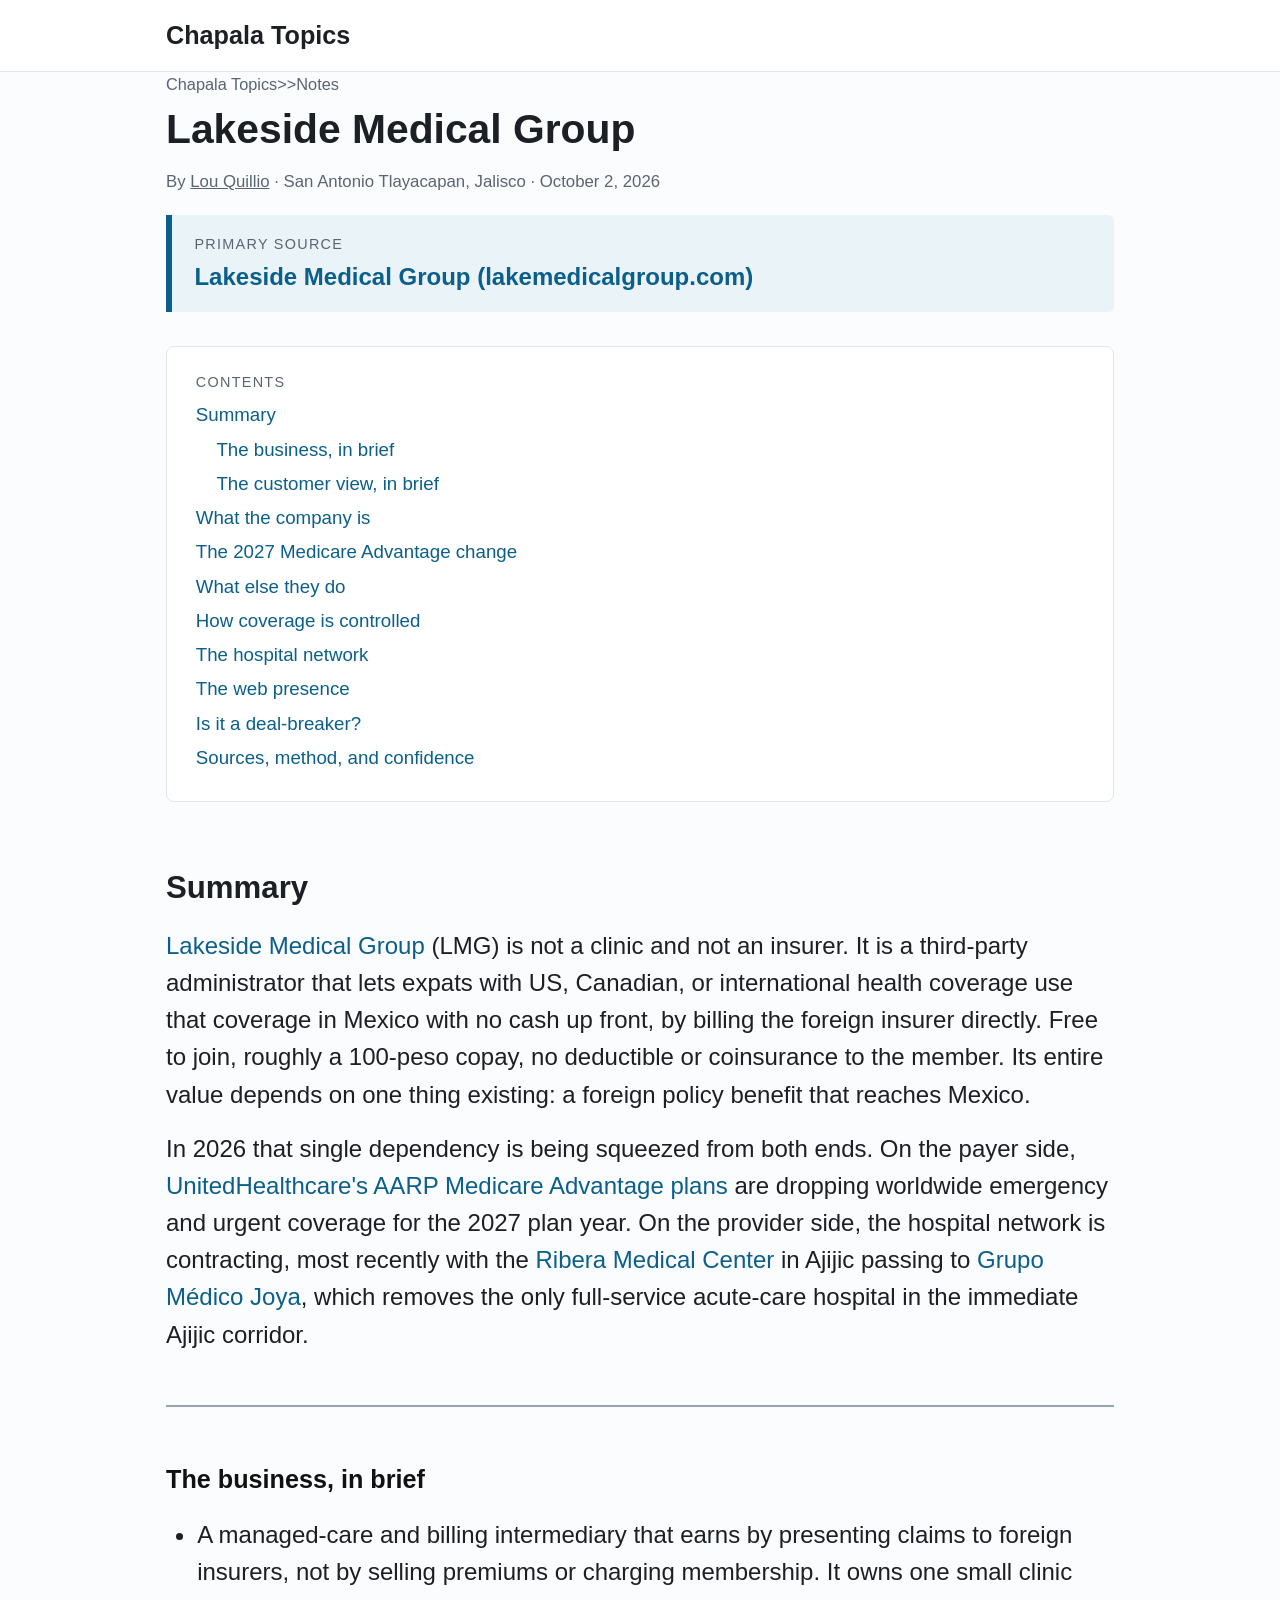
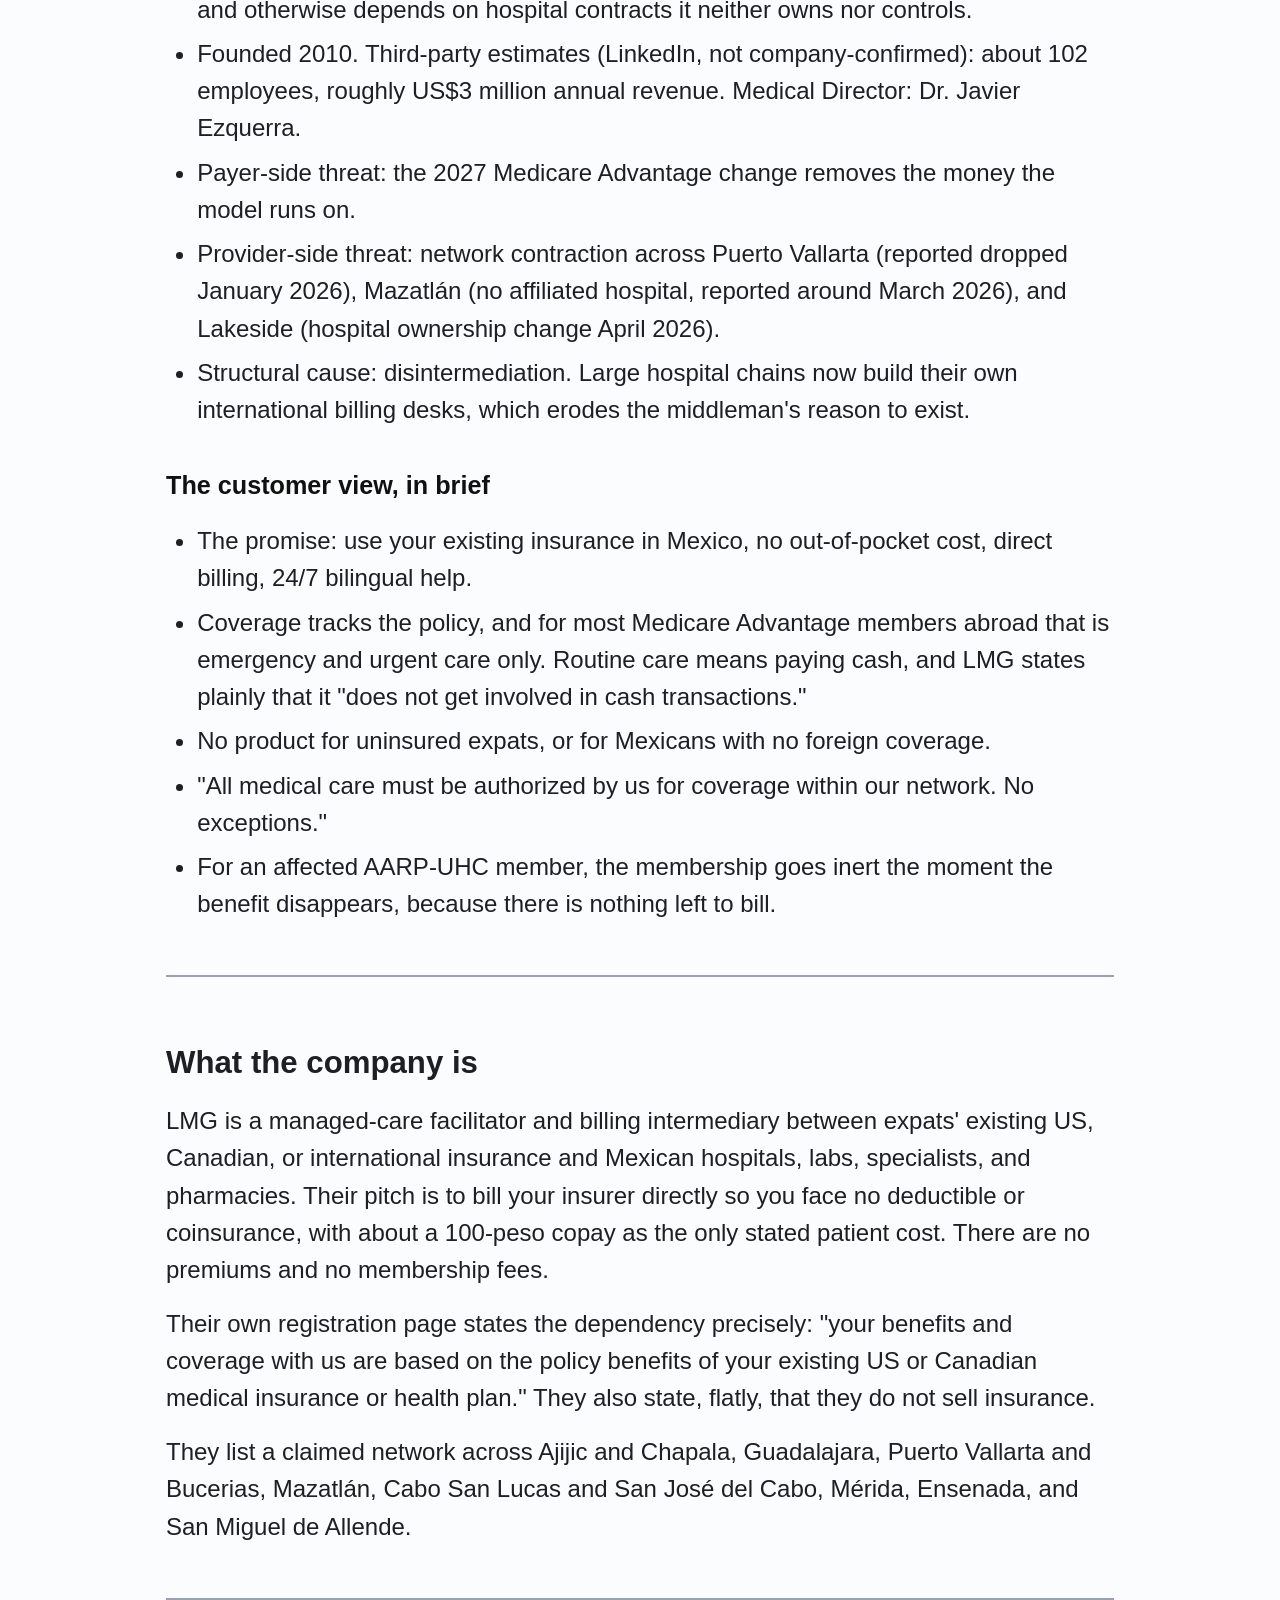
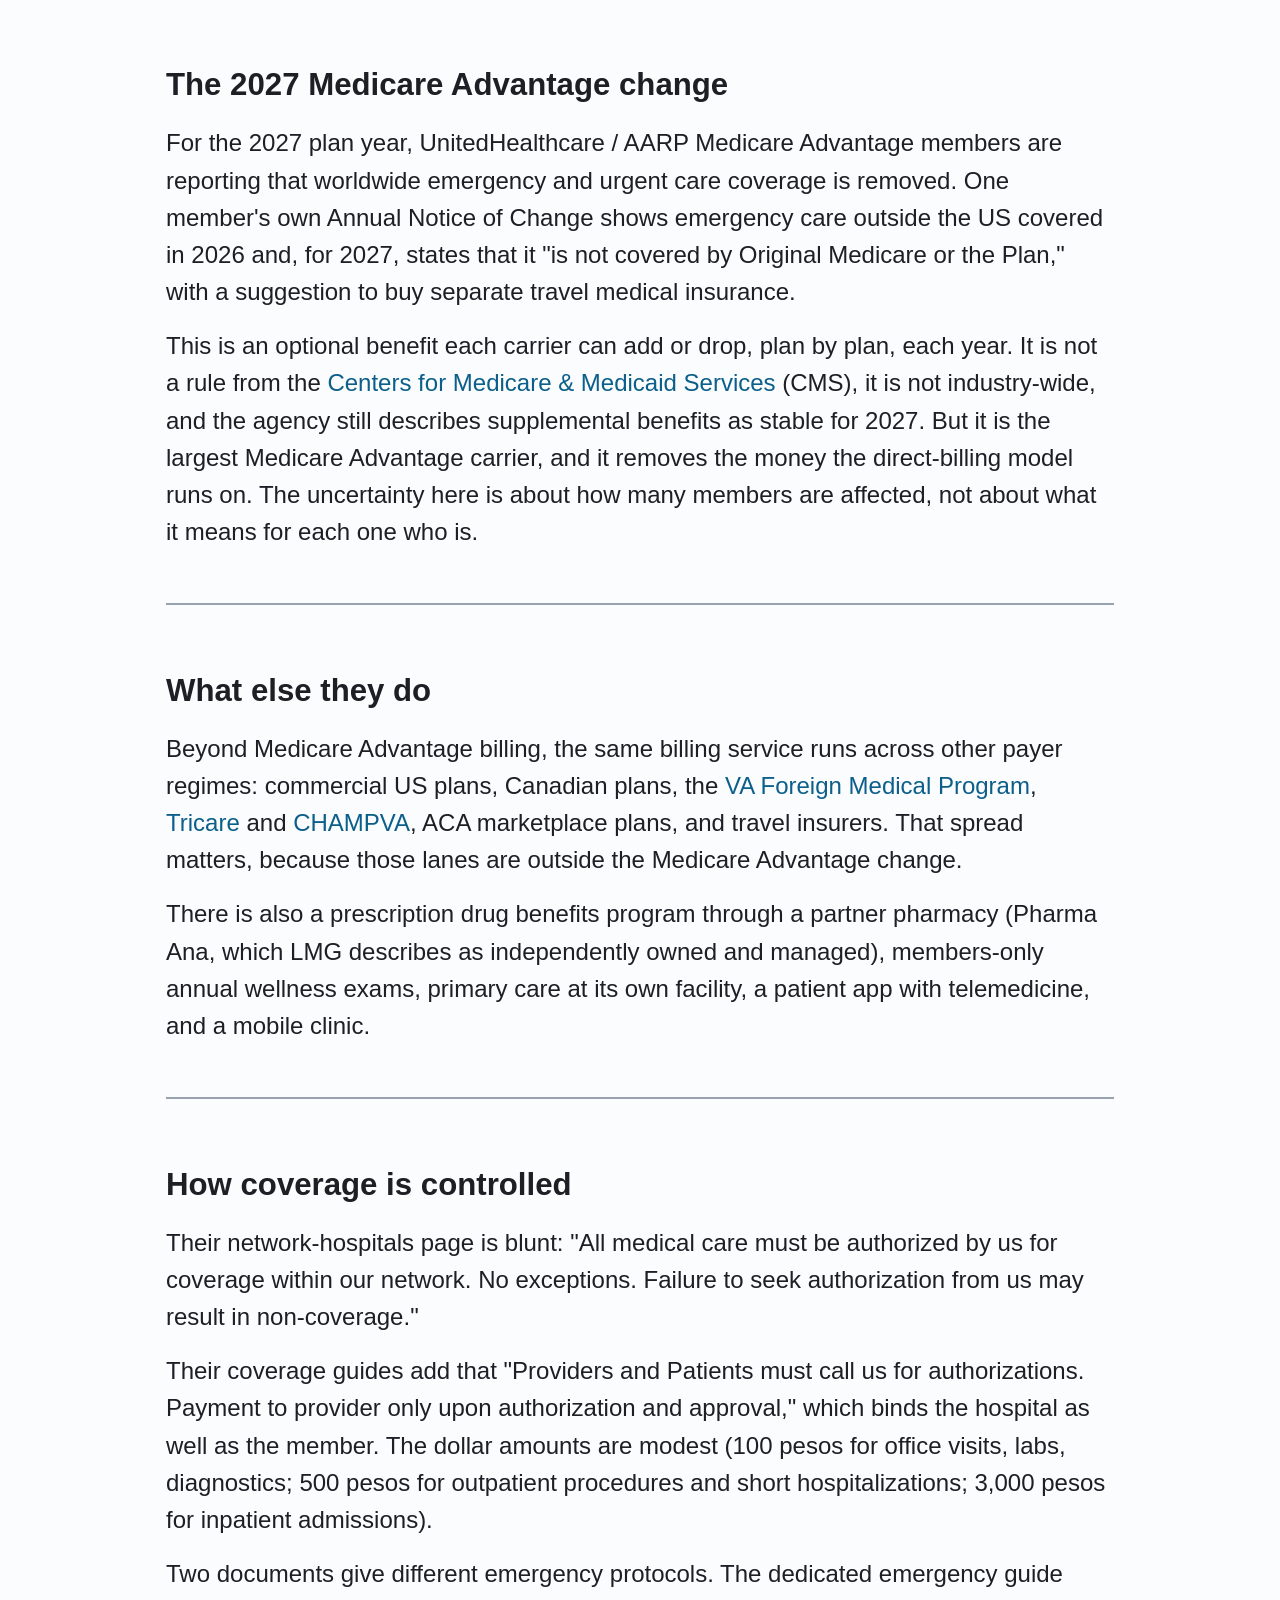
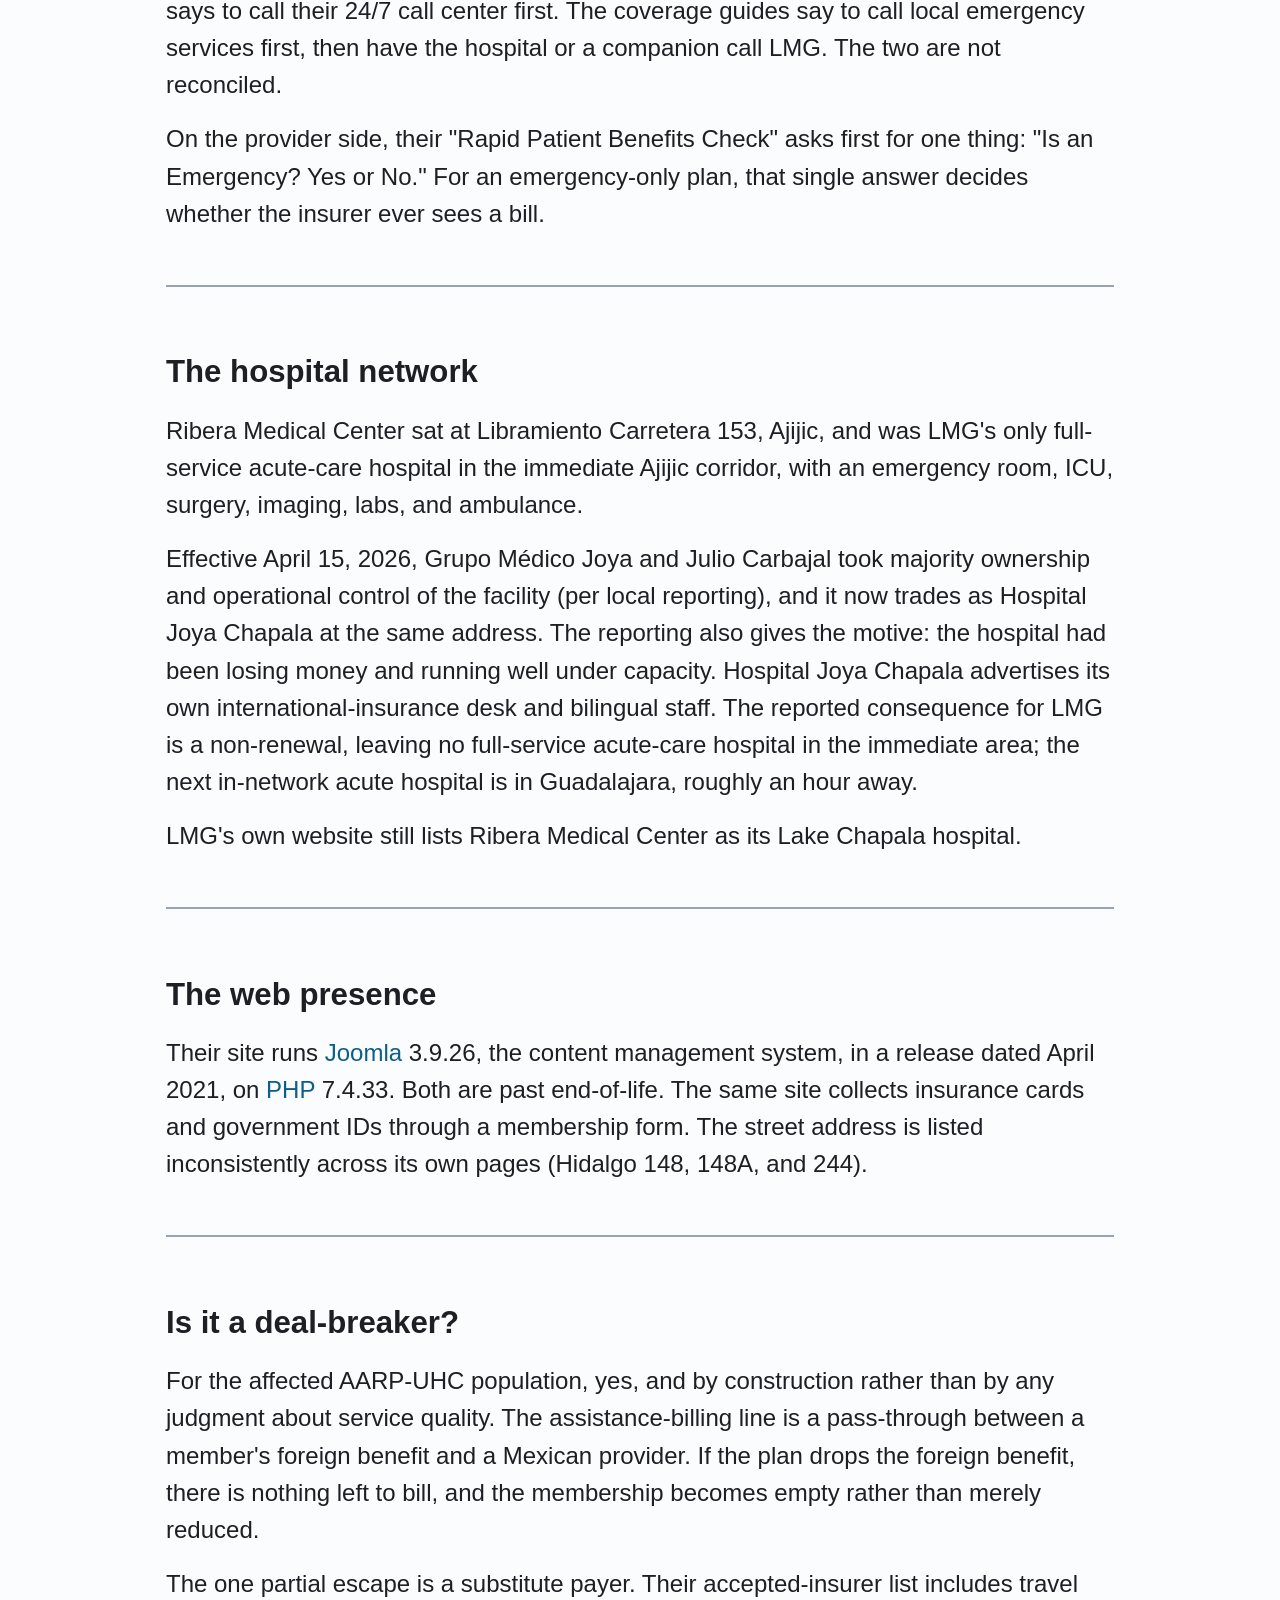
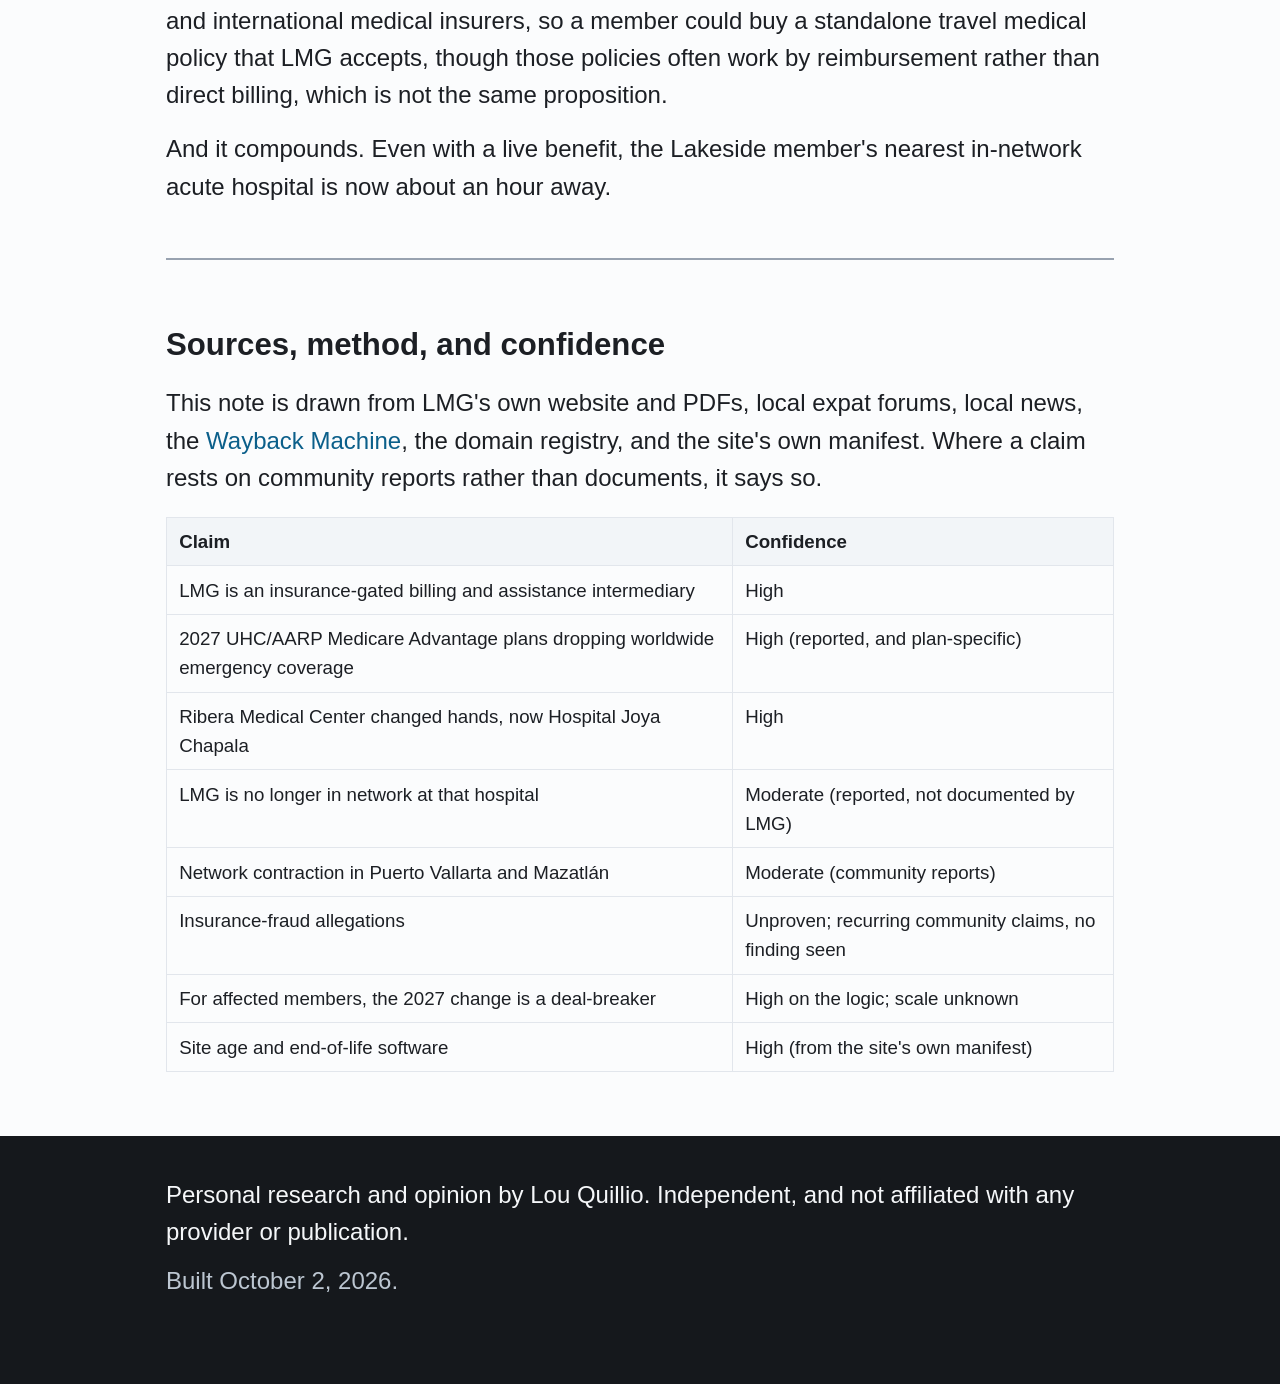
==== commit 847b61ef: "Update lakeside-medical-group/index.html" ====
--- a/lakeside-medical-group/index.html
+++ b/lakeside-medical-group/index.html
@@ -10,10 +10,9 @@
 <body>
 <header class="site"><div class="wrap">
 <a class="brand" href="../">Chapala Topics</a>
-<nav class="site"><a href="../">Notes</a> · <a href="../lakeside-medical-group/" class="here">Lakeside Medical Group</a></nav>
 </div></header>
 <main class="wrap">
-<nav class="crumbs"><a href="../">Chapala Topics</a> <span>/</span> <a href="../#notes">Notes</a></nav>
+<nav class="crumbs"><a href="../">Chapala Topics</a><span class="sep">&gt;&gt;</span><a href="../#notes">Notes</a></nav>
 <h1>Lakeside Medical Group</h1>
 <p class="byline">By <a href="https://github.com/louquillio">Lou Quillio</a> · San Antonio Tlayacapan, Jalisco · October 2, 2026</p>
 <aside class="primary"><span class="label">Primary source</span><a href="https://www.lakemedicalgroup.com/">Lakeside Medical Group (lakemedicalgroup.com)</a></aside>
--- a/assets/style.css
+++ b/assets/style.css
@@ -21,14 +21,30 @@
 
 main{padding:40px 26px 84px}
 
-/* breadcrumb trail, in-page, above the title */
+/* breadcrumb trail, in-page, above the title (parent trail only) */
 nav.crumbs{font-size:.68rem;color:var(--muted);margin:0 0 .4em}
 nav.crumbs a{color:var(--muted)}
-nav.crumbs .here{color:var(--fg)}
+nav.crumbs span{color:var(--muted)}
 
 h1{font-size:1.7rem;line-height:1.25;margin:0 0 .35em}
-p.byline{font-size:.7rem;color:var(--muted);margin:0 0 1.7em}
+p.byline{font-size:.7rem;color:var(--muted);margin:0 0 1.2em}
 p.byline a{color:var(--muted);text-decoration:underline}
+
+/* prominent page-level reference */
+aside.primary{margin:0 0 1.5em;padding:.85em 1.1em;background:#eaf3f8;
+ border-left:6px solid var(--accent);border-radius:0 6px 6px 0;font-size:.85rem}
+aside.primary .label{display:block;font-size:.6rem;letter-spacing:.09em;
+ text-transform:uppercase;color:var(--muted);margin-bottom:.2em}
+aside.primary a{font-weight:700;font-size:1rem}
+
+/* auto Contents */
+nav.toc{margin:1.4em 0 2em;padding:1em 1.2em;background:var(--card);
+ border:1px solid var(--line);border-radius:8px}
+nav.toc .label{display:block;font-size:.6rem;letter-spacing:.09em;
+ text-transform:uppercase;color:var(--muted);margin-bottom:.5em}
+nav.toc ul{list-style:none;padding-left:0;margin:0}
+nav.toc ul ul{padding-left:1.1em}
+nav.toc li{margin:.28em 0;font-size:.78rem}
 
 h2{font-size:1.3rem;line-height:1.3;margin:2.1em 0 .6em}
 h3{font-size:1.05rem;margin:1.5em 0 .4em;color:#111}
@@ -55,7 +71,7 @@
 footer.site a{color:var(--foot-link)}
 
 @media print{
- header.site nav, nav.crumbs{display:none}
+ header.site nav, nav.crumbs, nav.toc{display:none}
  body{font-size:12pt}
  a{color:#000}
  footer.site{background:#fff;color:#000}
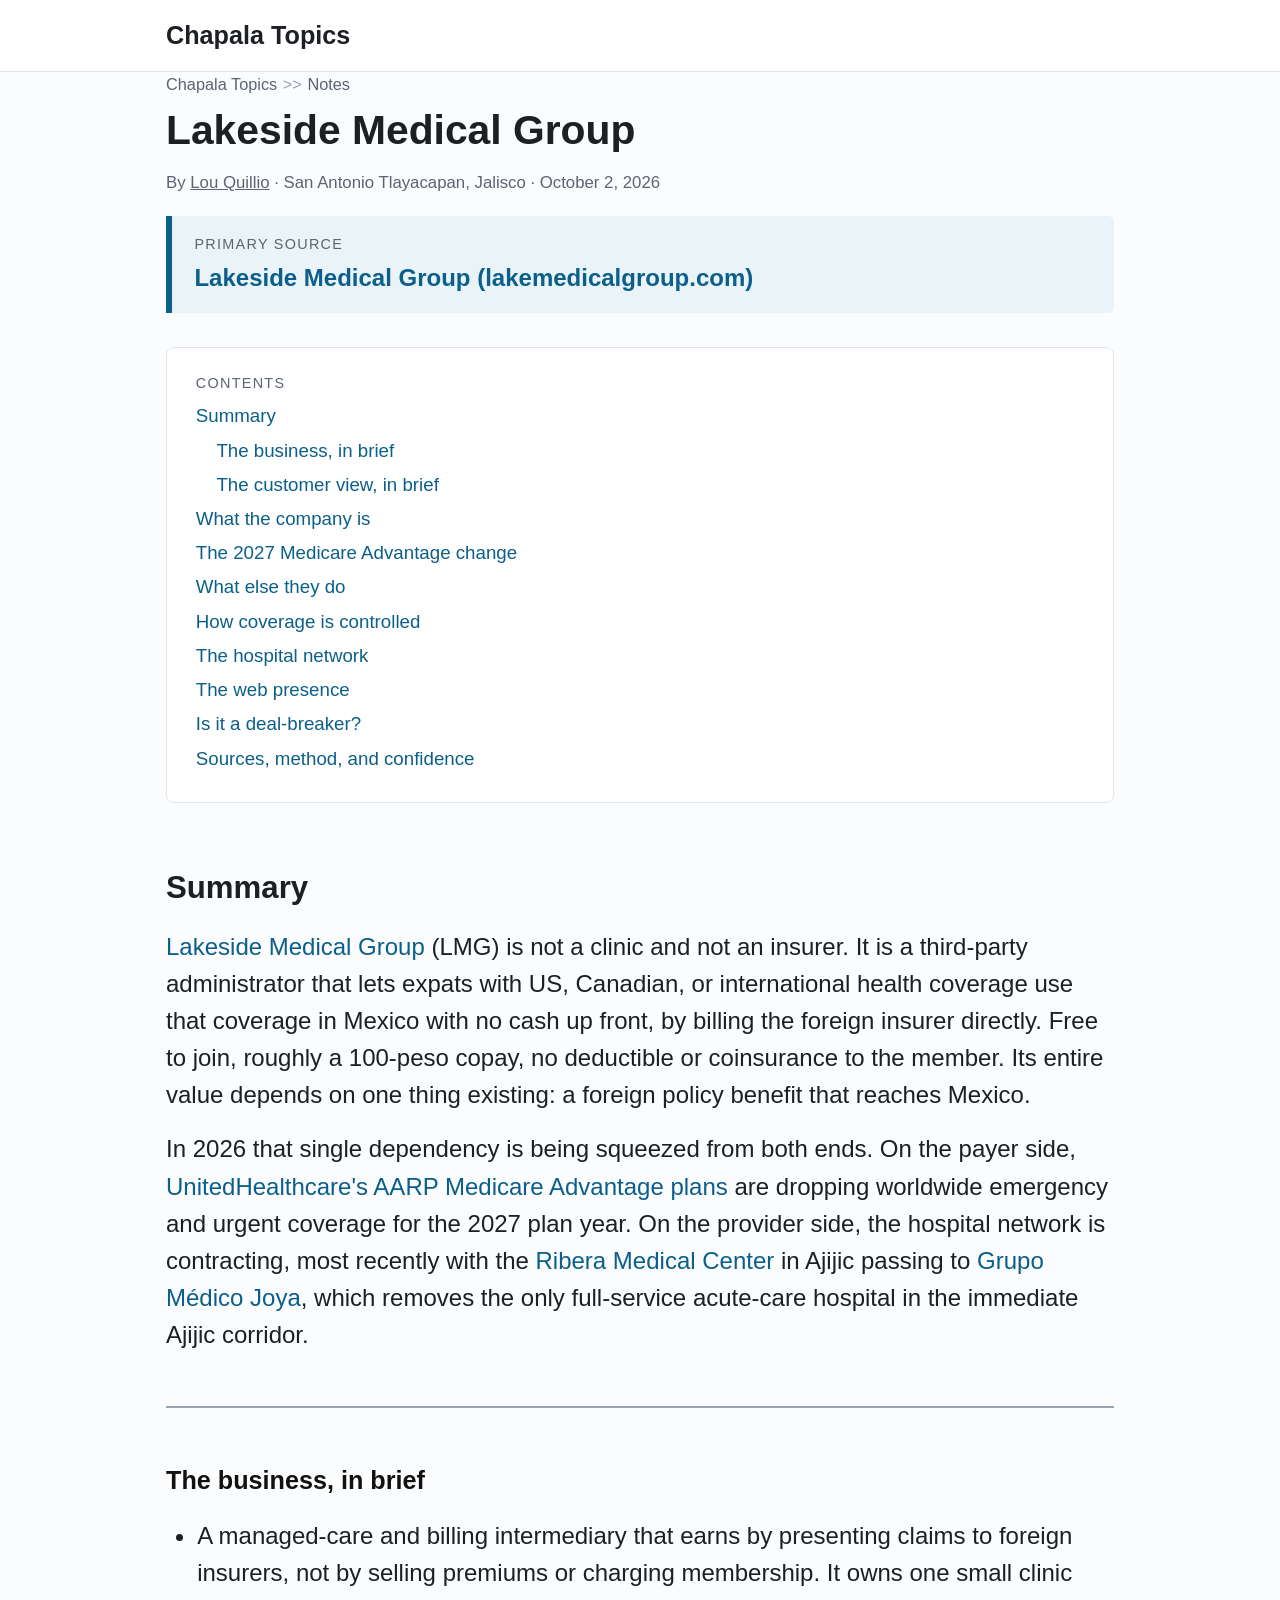
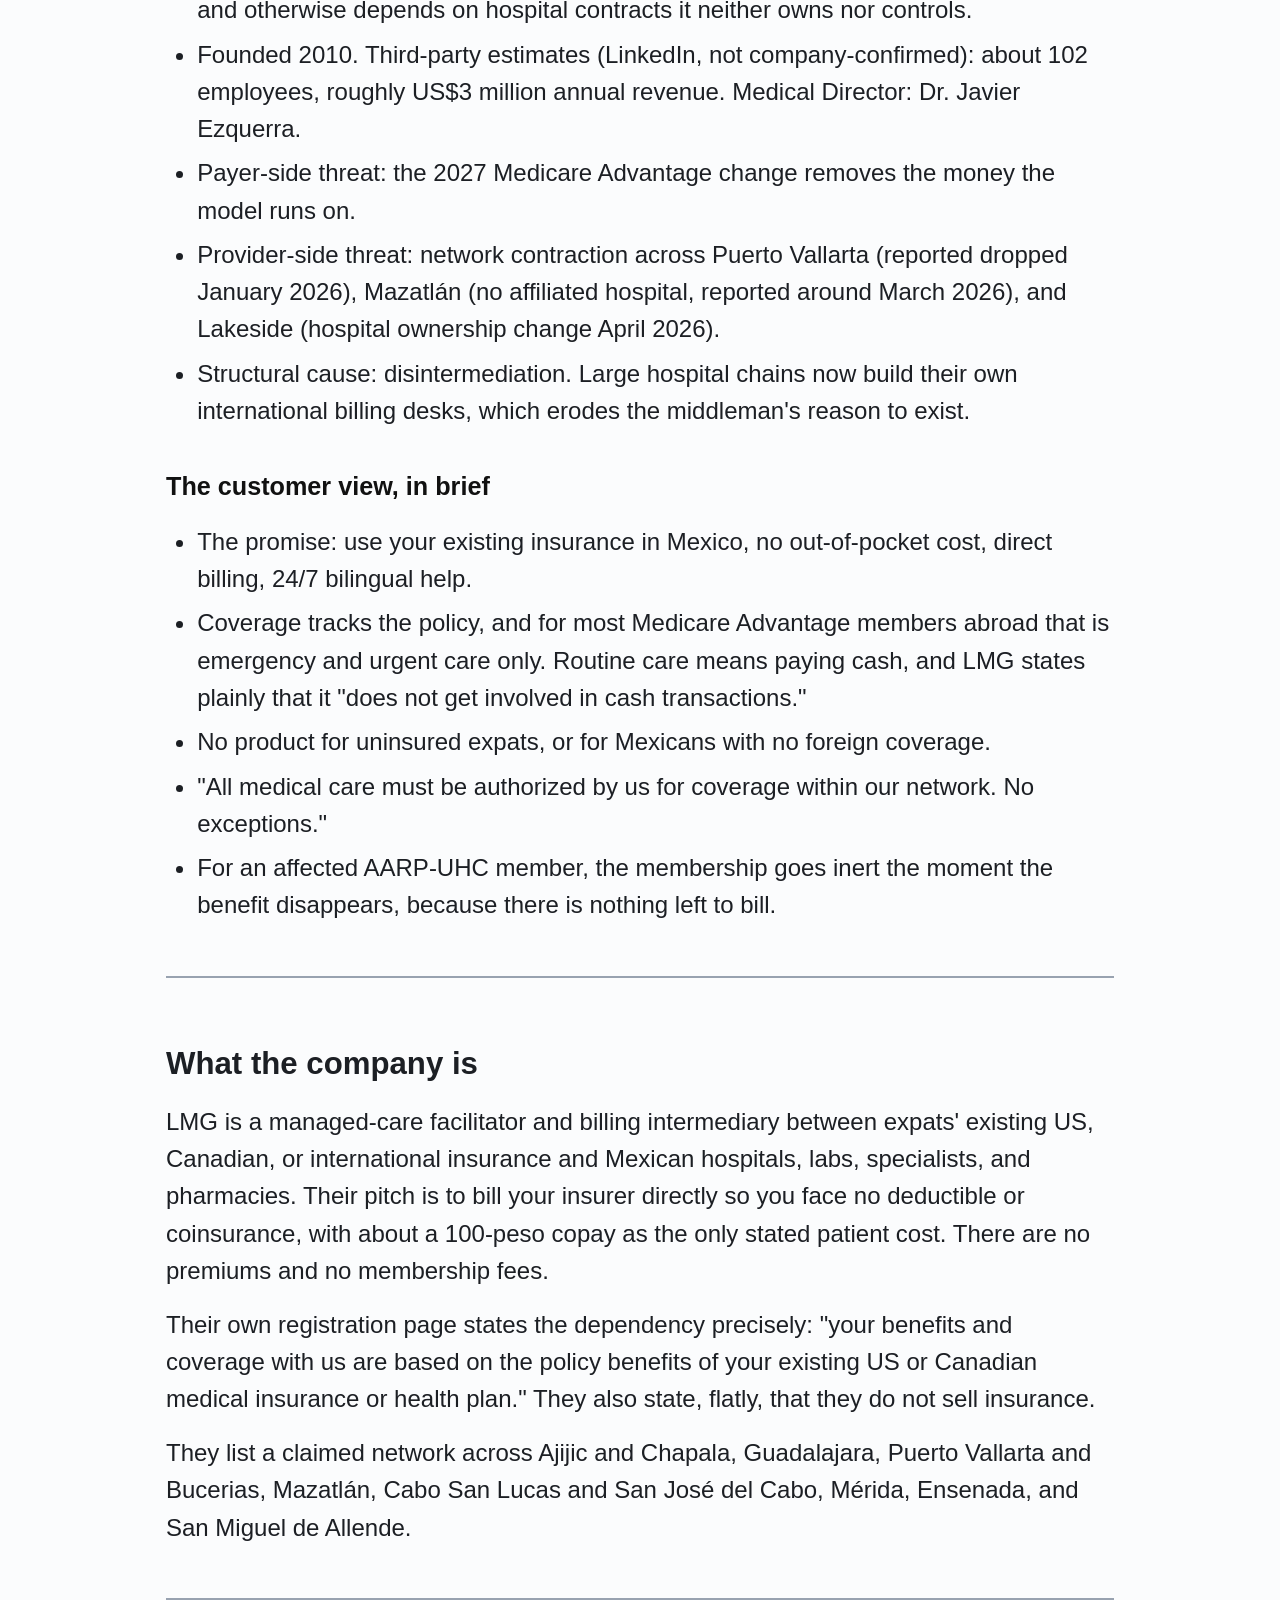
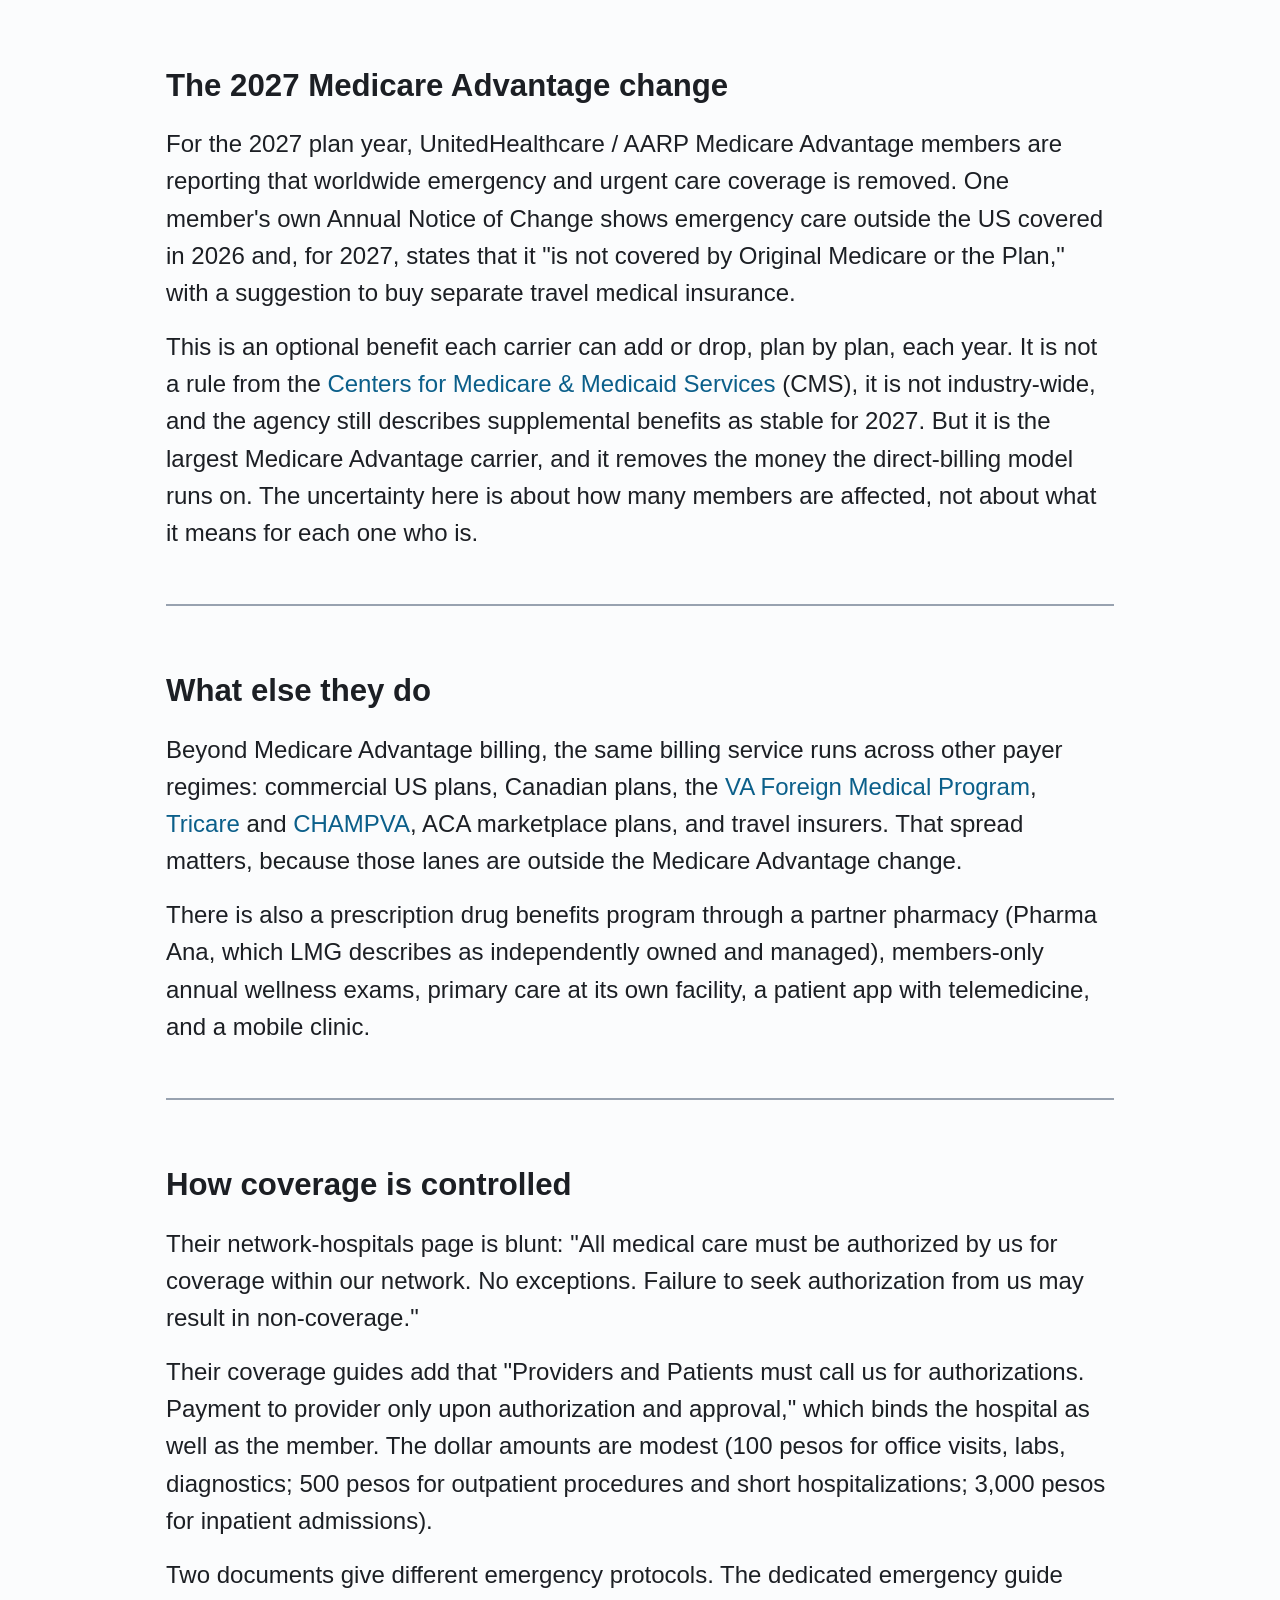
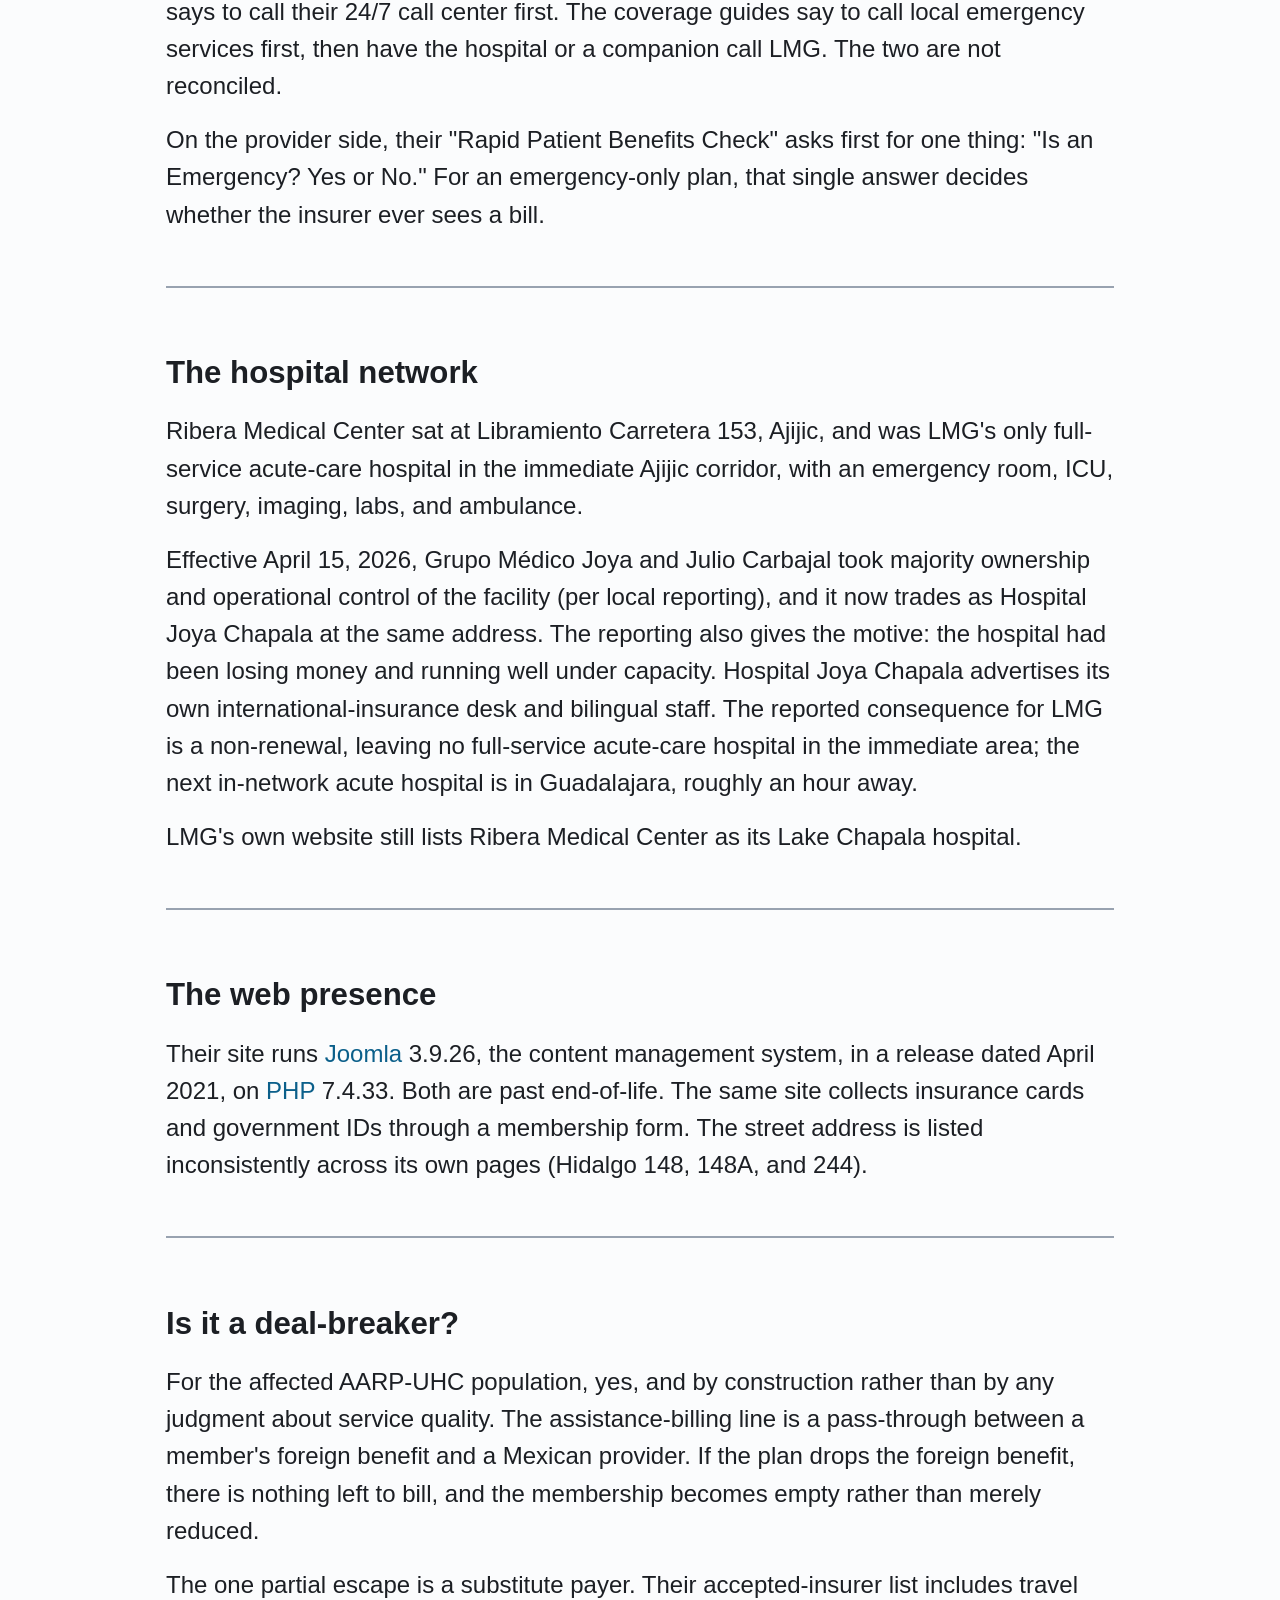
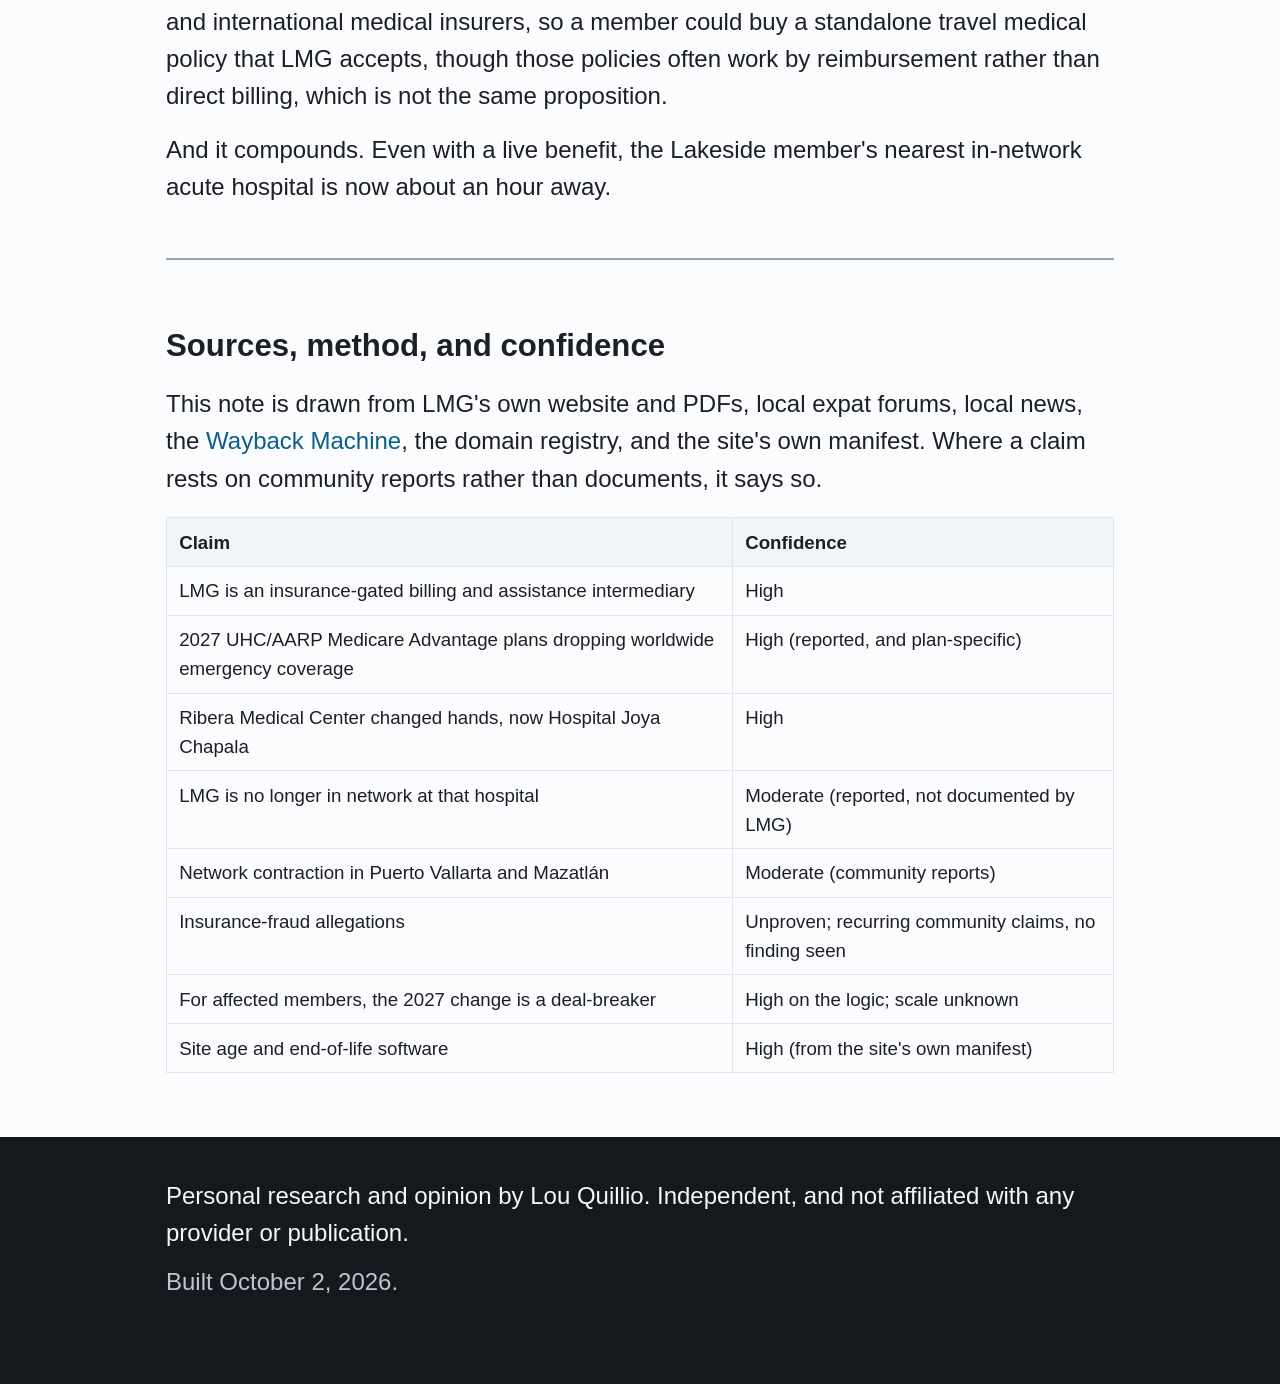
==== commit 2e07e5ed: "Add Cloudflare Web Analytics beacon" ====
--- a/lakeside-medical-group/index.html
+++ b/lakeside-medical-group/index.html
@@ -136,5 +136,6 @@
 <p>Personal research and opinion by Lou Quillio. Independent, and not affiliated with any provider or publication.</p>
 <p class="meta">Built October 2, 2026.</p>
 </div></footer>
+<script defer src='https://static.cloudflareinsights.com/beacon.min.js' data-cf-beacon='{"token": "086a97386f864699affce36df723b425"}'></script>
 </body>
 </html>
--- a/assets/style.css
+++ b/assets/style.css
@@ -11,20 +11,16 @@
 
 .wrap{max-width:1000px;margin:0 auto;padding:0 26px}
 
-/* header: brand + site nav */
+/* header: the brand only */
 header.site{background:var(--card);border-bottom:1px solid var(--line);padding:16px 0}
-header.site .wrap{display:flex;flex-wrap:wrap;gap:10px 20px;align-items:baseline;justify-content:space-between}
 .brand{font-weight:700;color:var(--fg);text-decoration:none;font-size:1.05rem}
-nav.site{font-size:.72rem}
-nav.site a{margin-right:16px;white-space:nowrap}
-nav.site a.here{font-weight:700;text-decoration:underline}
 
 main{padding:40px 26px 84px}
 
-/* breadcrumb trail, in-page, above the title (parent trail only) */
-nav.crumbs{font-size:.68rem;color:var(--muted);margin:0 0 .4em}
+/* in-page trail, above the title, delimited with >> */
+nav.crumbs{font-size:.68rem;color:var(--muted);margin:0 0 .45em}
 nav.crumbs a{color:var(--muted)}
-nav.crumbs span{color:var(--muted)}
+nav.crumbs .sep{margin:0 .34em;color:var(--rule)}
 
 h1{font-size:1.7rem;line-height:1.25;margin:0 0 .35em}
 p.byline{font-size:.7rem;color:var(--muted);margin:0 0 1.2em}
@@ -71,7 +67,7 @@
 footer.site a{color:var(--foot-link)}
 
 @media print{
- header.site nav, nav.crumbs, nav.toc{display:none}
+ nav.crumbs, nav.toc{display:none}
  body{font-size:12pt}
  a{color:#000}
  footer.site{background:#fff;color:#000}
